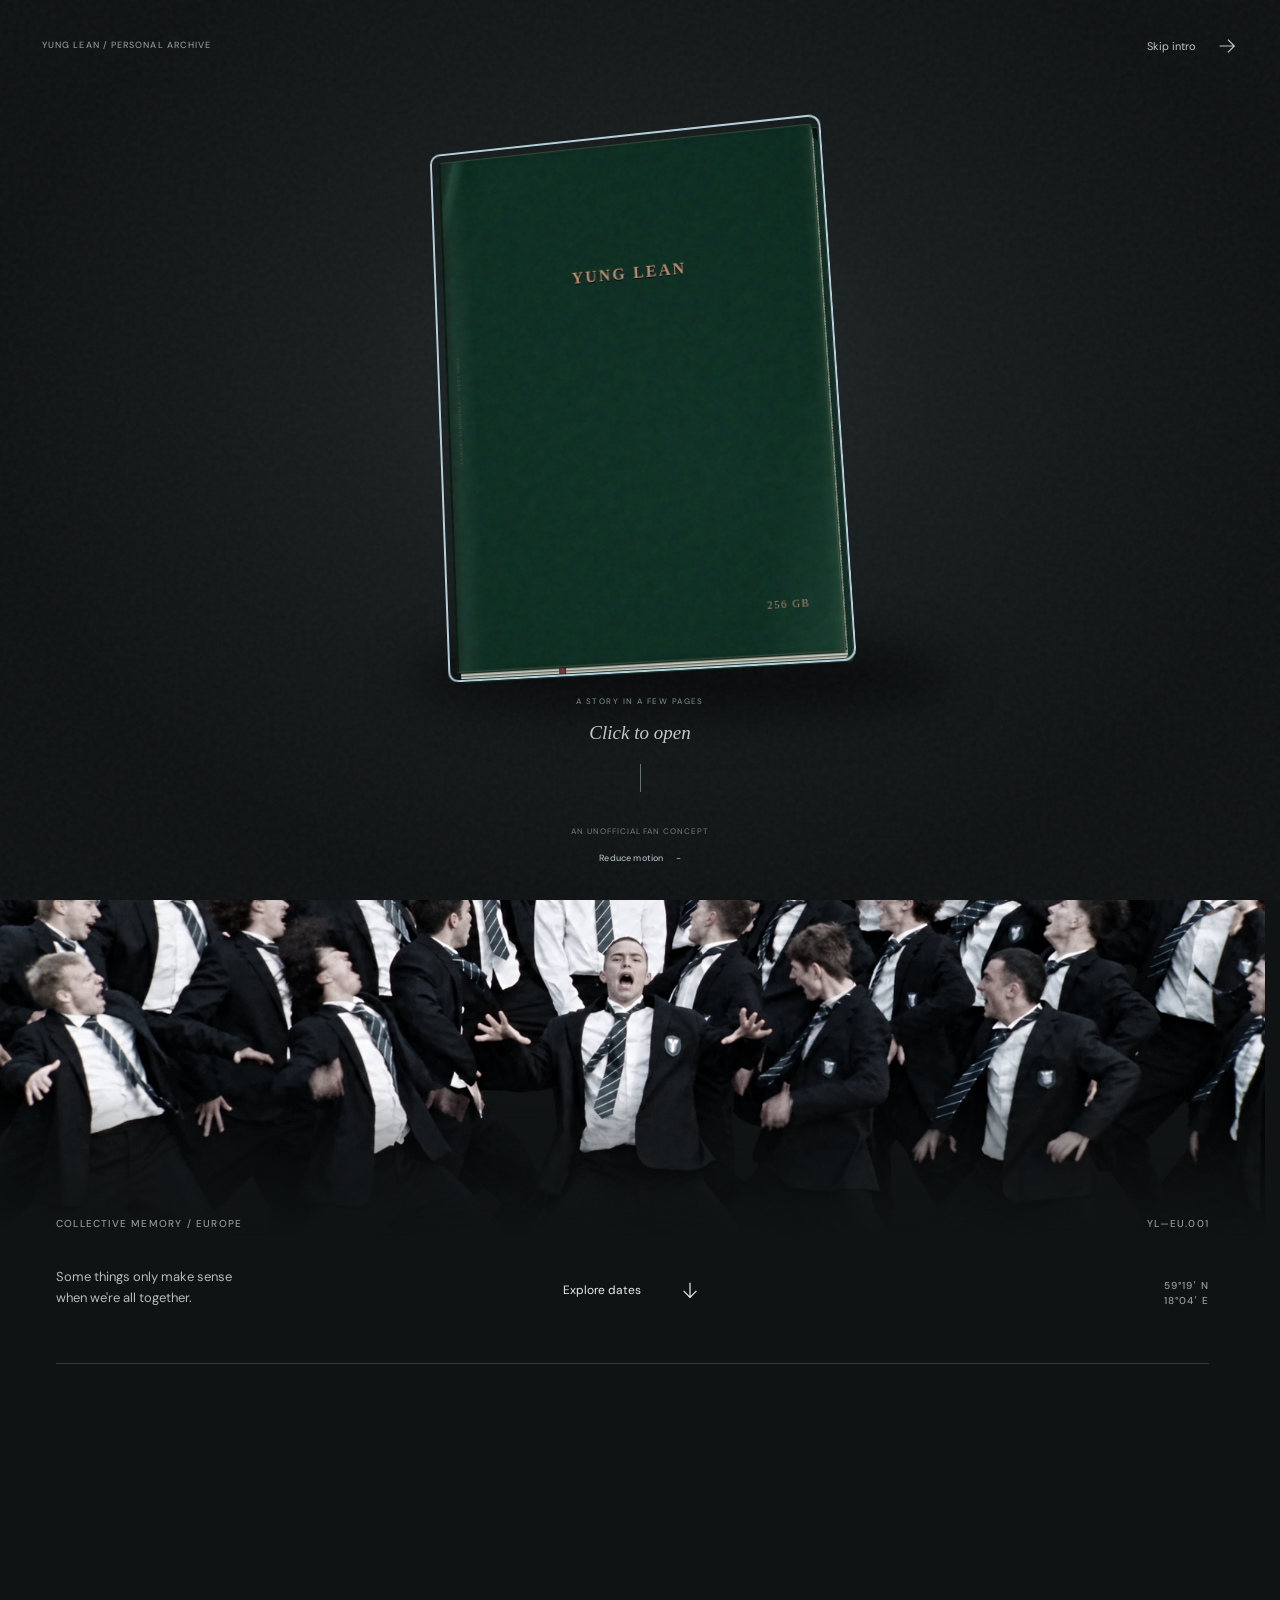
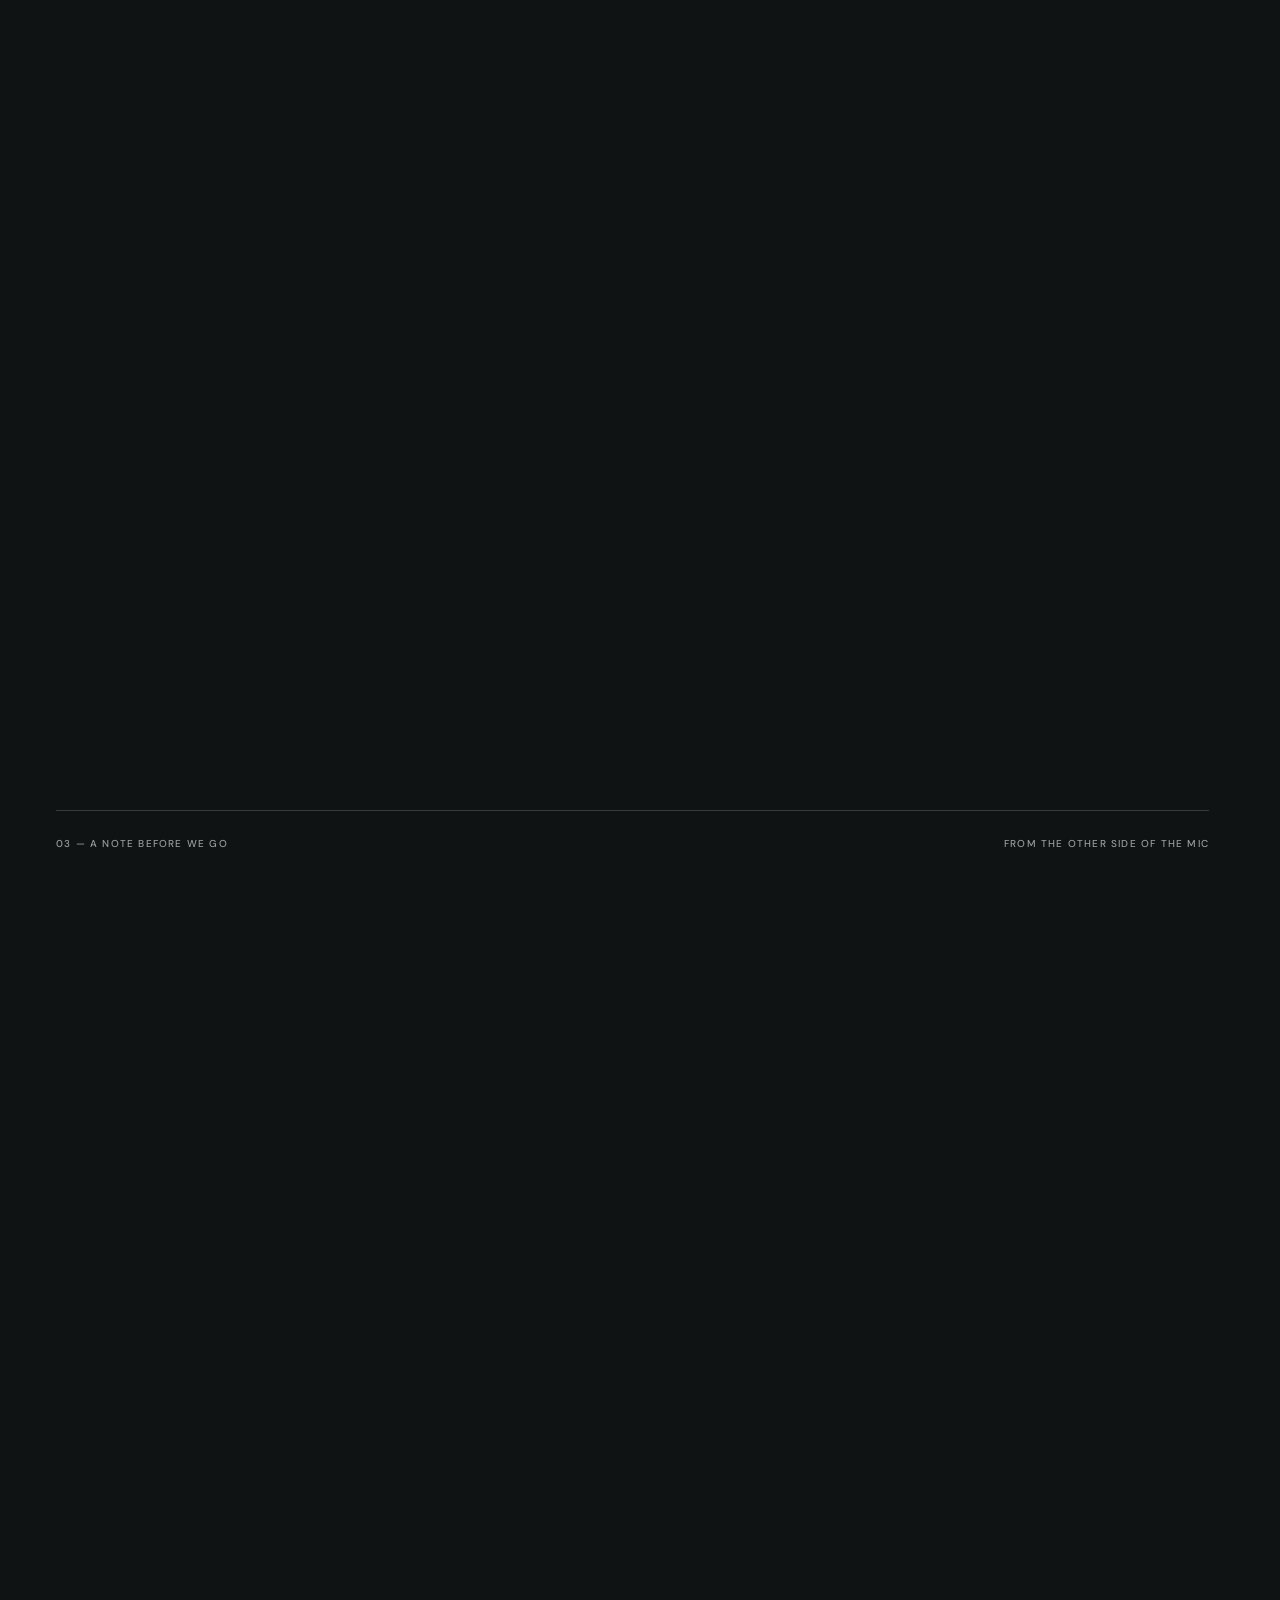
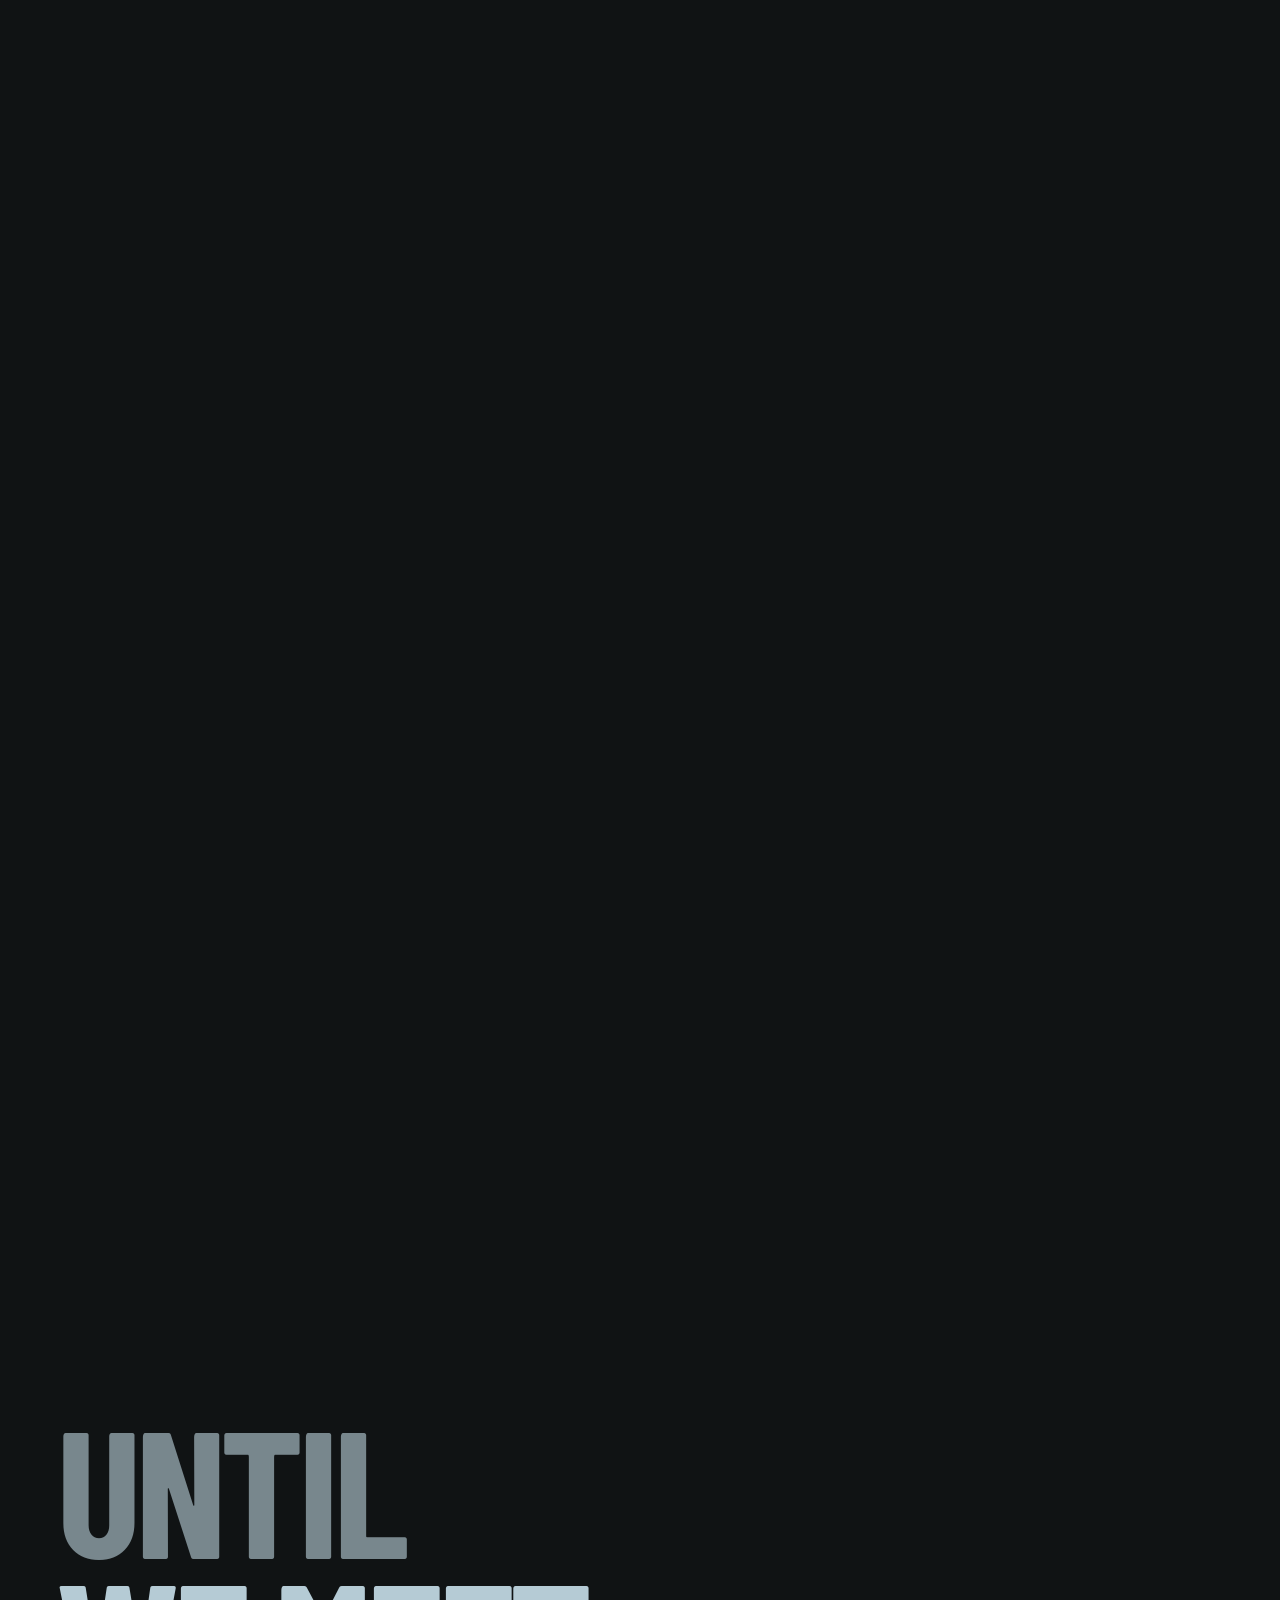
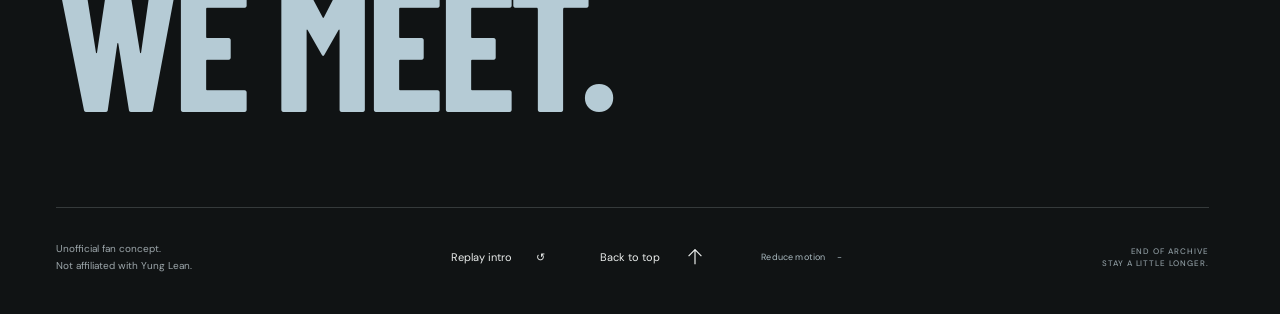
==== projects/yung-lean/index.html @ d917c9e6 "Complete embedded Yung Lean website" ====
<!doctype html>
<html lang="en">
  <head>
    <meta charset="UTF-8" />
    <meta name="viewport" content="width=device-width, initial-scale=1.0" />
    <meta name="theme-color" content="#101314" />
    <meta name="description" content="A few pages from the archive. An unofficial Yung Lean European tour concept: memories, records, and ten cities." />
    <title>Yung Lean — European Tour / The Archive</title>
    <link rel="icon" href="./favicon.svg" type="image/svg+xml" />
    <link rel="preload" href="./assets/logo.webp" as="image" />
    <link rel="preload" href="./assets/group-cutout-wide.webp" as="image" />
    <script type="module" crossorigin src="./assets/index-GpbHpXXN.js"></script>
    <link rel="stylesheet" crossorigin href="./assets/index-D8_uktsS.css">
  </head>
  <body>
    <div id="root"></div>
    <noscript><main style="background:#101314;color:#eee;min-height:100vh;padding:8vw;font-family:Arial,sans-serif"><h1>YUNG LEAN — EUROPEAN TOUR</h1><p>Unofficial fan concept. Concept dates.</p><p>London — 03 MAY<br>Paris — 06 MAY<br>Amsterdam — 09 MAY<br>Brussels — 12 MAY<br>Berlin — 15 MAY<br>Prague — 18 MAY<br>Vienna — 21 MAY<br>Warsaw — 24 MAY<br>Copenhagen — 27 MAY<br>Stockholm — 30 MAY</p><p>Enable JavaScript to open the interactive archive.</p><p>Unofficial fan concept. Not affiliated with Yung Lean.</p></main></noscript>
  </body>
</html>
---- projects/yung-lean/assets/index-D8_uktsS.css ----
@font-face{font-family:ArchiveDisplay;src:url(../assets/display.woff2) format("woff2");font-style:normal;font-weight:600 900;font-display:swap}@font-face{font-family:ArchiveSans;src:url(../assets/sans.woff2) format("woff2");font-style:normal;font-weight:400 700;font-display:swap}@font-face{font-family:Marker;src:url(../assets/marker.woff2) format("woff2");font-style:normal;font-weight:400;font-display:swap}:root{font-family:ArchiveSans,Arial,sans-serif;color:#e9eceb;background:#101314;font-synthesis:none;text-rendering:optimizeLegibility;-webkit-font-smoothing:antialiased;--bg:#101314;--ink:#e9eceb;--muted:#959d9f;--line:#353a3b;--ice:#b6d0db;--display:ArchiveDisplay,"Arial Narrow",Impact,sans-serif}*{box-sizing:border-box}html{scroll-behavior:smooth;scroll-padding-top:28px}body{margin:0;min-width:0}button,a{-webkit-tap-highlight-color:transparent}button{font:inherit;color:inherit;border:0;cursor:pointer;background:none}a{color:inherit;text-decoration:none}button:disabled{cursor:default}button,a{touch-action:manipulation}button:focus-visible,a:focus-visible,[tabindex]:focus-visible{outline:2px solid var(--ice);outline-offset:7px}::selection{background:#bed6dc;color:#111}img{display:block;max-width:100%}figure,p,h1,h2,h3{margin:0}h1,h2,h3{font-weight:700}.micro{font-family:ArchiveSans,Arial,sans-serif;font-size:10px;line-height:1.55;letter-spacing:.12em;font-weight:500}.site{overflow:clip;position:relative}.site:after,.intro:after{content:"";position:fixed;top:0;right:0;bottom:0;left:0;z-index:20;pointer-events:none;opacity:.045;background-image:url("data:image/svg+xml,%3Csvg viewBox='0 0 180 180' xmlns='http://www.w3.org/2000/svg'%3E%3Cfilter id='n'%3E%3CfeTurbulence type='fractalNoise' baseFrequency='.94' numOctaves='3' stitchTiles='stitch'/%3E%3C/filter%3E%3Crect width='100%25' height='100%25' opacity='.8' filter='url(%23n)'/%3E%3C/svg%3E")}.section-shell{margin-left:auto;margin-right:auto;width:calc(100% - 112px);max-width:1328px}.section-label{display:flex;justify-content:space-between;gap:20px;color:var(--muted);padding-top:25px;border-top:1px solid var(--line)}.arrow{flex-shrink:0;vertical-align:middle}.arrow--left{transform:rotate(180deg)}.arrow--down{transform:rotate(90deg)}.arrow--up{transform:rotate(-90deg)}.text-link{display:inline-flex;align-items:center;justify-content:space-between;gap:24px;font-size:12px;padding:8px 0;position:relative}.text-link:after{content:"";position:absolute;height:1px;bottom:0;left:0;right:0;background:currentColor;transform:scaleX(0);transform-origin:left;transition:transform .25s}.text-link:hover:after{transform:scaleX(1)}.skip-link{position:absolute;z-index:30;top:14px;left:20px;transform:translateY(-200%);background:var(--ice);padding:12px;color:#101314}.skip-link:focus{transform:translateY(0)}.site-header{height:98px;margin:0 56px;border-bottom:1px solid var(--line);display:flex;align-items:center;justify-content:space-between;position:relative;z-index:2}.wordmark{font-family:Georgia,serif;font-size:33px;font-weight:700;letter-spacing:-3px;line-height:1}.wordmark-dot{font-family:Arial,sans-serif;font-size:9px;letter-spacing:0;vertical-align:top;margin-left:4px}.header-note{color:var(--muted);margin-left:64px}.header-link{display:flex;gap:12px;align-items:center}.status-dot{display:inline-block;width:5px;height:5px;flex-shrink:0;border-radius:50%;background:var(--ice);box-shadow:0 0 10px #b6d0db50}.hero{position:relative;min-height:850px}.hero-heading{padding:31px 56px 0;position:relative;z-index:1}.hero-kicker{display:flex;justify-content:space-between;color:var(--muted);margin-bottom:8px}.hero h1{font-family:var(--display);font-size:clamp(56px,12.75vw,210px);line-height:.99;letter-spacing:-.025em;white-space:nowrap;font-stretch:condensed}.hero-art{position:relative;height:610px;margin-top:-22px;transform:translateY(var(--parallax,0));will-change:transform}.hero-halo{position:absolute;width:68%;height:70%;top:9%;left:16%;border-radius:50%;background:radial-gradient(ellipse,#a0b7be25,transparent 65%);filter:blur(35px)}.artist-logo{position:absolute;width:39%;height:265px;object-fit:contain;top:-8px;left:30.5%;mix-blend-mode:screen;z-index:1;filter:drop-shadow(0 0 35px #bacbd529)}.logo-fallback{position:absolute;z-index:0;top:85px;left:0;width:100%;text-align:center;font-family:var(--display);font-size:50px;letter-spacing:.16em;color:#536266;opacity:.25}.hero-group{position:absolute;bottom:0;left:4%;width:92%;height:505px;object-fit:contain;object-position:bottom;filter:saturate(.3) contrast(1.06);z-index:2}.hero-group--fallback{-webkit-mask-image:linear-gradient(transparent,#000 20%,#000 73%,transparent);mask-image:linear-gradient(transparent,#000 20%,#000 73%,transparent);object-fit:cover}.hero-art-shade{position:absolute;bottom:-1px;left:0;right:0;height:135px;background:linear-gradient(transparent,var(--bg) 97%);z-index:3;pointer-events:none}.frame-note,.frame-code{position:absolute;bottom:21px;z-index:4;color:#8e989c}.frame-note{left:56px}.frame-code{right:56px}.hero-bottom{position:relative;z-index:5;display:grid;grid-template-columns:1fr 1fr 1fr;align-items:end;margin:0 56px;padding:14px 0 54px;border-bottom:1px solid var(--line)}.hero-caption{font-size:13px;line-height:1.65;color:#b5babc}.hero-bottom .text-link{justify-self:center;gap:38px}.hero-coordinates{justify-self:end;color:var(--muted)}.records{padding-top:88px;padding-bottom:105px}.records .section-label{border-top:0;padding-top:0}.records-heading{display:flex;justify-content:space-between;align-items:end;margin:35px 0 6px}.records h2{font-family:var(--display);font-size:clamp(50px,7vw,106px);line-height:.89;letter-spacing:-.02em}.records h2 span{color:var(--ice)}.records-heading>p{font-size:14px;color:#9da7ab;line-height:1.7;margin:0 10% 10px 0}.carousel{margin-top:6px;outline-offset:10px}.disc-window{height:500px;margin:0 calc(-1*min(56px,4vw));overflow:hidden;position:relative;touch-action:pan-y;-webkit-mask-image:linear-gradient(90deg,transparent 1%,#000 19%,#000 81%,transparent 99%);mask-image:linear-gradient(90deg,transparent 1%,#000 19%,#000 81%,transparent 99%);cursor:grab;-webkit-user-select:none;user-select:none}.disc-window.is-dragging{cursor:grabbing}.discs{position:absolute;top:0;right:0;bottom:0;left:0}.disc-position{--disc-size:370px;position:absolute;left:50%;top:50%;width:var(--disc-size);height:var(--disc-size);padding:0;border-radius:50%;transform:translate(calc(-50% + var(--offset) * 365px),-50%) scale(calc(1 - var(--abs-offset) * .12)) rotate(calc(var(--offset) * 10deg));opacity:calc(1 - var(--abs-offset) * .25);transition:transform .8s cubic-bezier(.22,.75,.2,1),opacity .8s,filter .4s;filter:brightness(.77);background:none}.disc-position--active{filter:brightness(1);cursor:default}.disc-position:focus-visible{outline-offset:12px}.disc{position:absolute;top:0;right:0;bottom:0;left:0;display:block;border-radius:50%;overflow:hidden;-webkit-mask-image:radial-gradient(circle at center,transparent 0 6.3%,#000 6.6%);mask-image:radial-gradient(circle at center,transparent 0 6.3%,#000 6.6%);border:2px solid #adb5b8;background:conic-gradient(from 8deg,#8c9ba3,#d6e5e8 24deg,#b7bec2 39deg,#f4f6ef 57deg,#a1aeb4 82deg,#b3c0c0 101deg,#d8cdd7 118deg,#d3e0de 127deg,#f0edd8 140deg,#b6c0c6 155deg,#9caaae 175deg,#d5e5ec 200deg,#f5e0e4 220deg,#b7c7c8 239deg,#a1b0b5 265deg,#e7ece4 288deg,#f1f0ec 305deg,#a1b0b5 331deg,#8c9ba3 360deg);box-shadow:inset 0 0 2px 3px #e5e9e7,inset 0 0 8px 7px #525f6666,0 18px 45px #0008}.disc:before{content:"";position:absolute;top:8px;right:8px;bottom:8px;left:8px;border-radius:50%;background:repeating-radial-gradient(circle at center,transparent 0 1px,#e0e9e90b 1.3px 2px,#1c2b3010 2.5px 3.4px);mix-blend-mode:multiply}.disc:after{content:"";position:absolute;top:7px;right:7px;bottom:7px;left:7px;border-radius:50%;background:conic-gradient(from 80deg,transparent 0 20deg,#ffffff80 27deg,transparent 34deg 175deg,#ffebfb50 187deg,transparent 197deg 360deg);mix-blend-mode:soft-light;pointer-events:none}.disc-grooves{position:absolute;top:8%;right:8%;bottom:8%;left:8%;border-radius:50%;border:1px solid #f2f6f65e;box-shadow:0 0 0 8px #e7ece61a,0 0 0 9px #6b7b811b,0 0 0 11px #ffffff29,0 0 0 14px #87949b25}.disc-scratches{position:absolute;top:6%;right:6%;bottom:6%;left:6%;border-radius:50%;opacity:.35;background:linear-gradient(139deg,transparent 41%,#eaf0ed80 41.1%,transparent 41.3%),linear-gradient(46deg,transparent 62%,#dfe4e980 62.1%,transparent 62.3%),linear-gradient(17deg,transparent 22%,#697a7f80 22.1%,transparent 22.3%)}.disc-inscription{position:absolute;top:15%;left:11%;width:78%;font-family:Marker,Comic Sans MS,cursive;color:#202429;font-size:39px;line-height:1.04;transform:rotate(var(--disc-tilt));text-align:center;text-shadow:.4px .5px #1118;z-index:2}.disc-small-type{position:absolute;top:61%;left:0;width:100%;text-align:center;font-size:7px;color:#343f44;line-height:1.5;letter-spacing:.16em}.disc-ring{position:absolute;width:31%;height:31%;left:34.5%;top:34.5%;border:4px solid #dee5e7;border-radius:50%;background:radial-gradient(circle,transparent 25%,#485359b3 26% 32%,#adb8bd 33% 38%,#d9e2e6 39% 41%,#626e7480 43% 48%,#b9c2c799 51% 57%,#f0f0f0 60% 62%,#aeb9c0a3 65%);box-shadow:0 0 0 1px #707e8599,0 0 0 4px #e8eeee90,0 0 0 6px #73828d40,0 0 0 8px #f5f5f480}.disc-hole{position:absolute;width:15%;height:15%;left:42.5%;top:42.5%;border-radius:50%;border:1px solid #64737a;background:var(--bg);box-shadow:0 0 0 6px #152026bf,0 0 0 7px #d8e1e5b0}.disc-bottom-type{position:absolute;bottom:12%;left:0;width:100%;text-align:center;font-family:Marker,cursive;font-size:12px;letter-spacing:.02em;color:#3e454b;transform:rotate(-4deg)}.carousel-controls{display:flex;align-items:center;justify-content:center;gap:54px;margin-top:-6px}.round-button{border:1px solid #626c70;border-radius:50%;width:42px;height:42px;display:grid;place-items:center;transition:background .25s,color .25s,border-color .25s}.round-button:hover{background:var(--ice);color:#101314;border-color:var(--ice)}.album-info{text-align:center;min-width:250px}.album-count{color:#cbd4d6}.album-count>span{color:#747f83;margin-left:7px}.album-info h3{font-family:var(--display);font-size:35px;letter-spacing:.01em;margin-top:10px}.album-info p{font-size:11px;color:#9ca6aa;margin-top:6px}.album-info p>span{padding:0 8px}.carousel-hint{text-align:center;color:#899599;margin-top:38px;font-size:8px}.carousel-hint>span{margin:0 17px;color:#bdccd1}.memory{padding-bottom:100px}.memory-spread{display:grid;grid-template-columns:1fr 1fr;gap:9%;align-items:center;padding-top:65px;min-height:750px}.portrait{position:relative;aspect-ratio:.83;max-height:660px;margin-left:5%}.portrait img{width:100%;height:100%;object-fit:cover;object-position:center 25%;filter:grayscale(1) contrast(.87) brightness(.79);-webkit-mask-image:linear-gradient(90deg,transparent 0%,#000 12%,#000 85%,transparent 100%),linear-gradient(0deg,transparent 0%,#000 21%,#000 89%,transparent 100%);mask-image:linear-gradient(90deg,transparent 0%,#000 12%,#000 85%,transparent 100%),linear-gradient(0deg,transparent 0%,#000 21%,#000 89%,transparent 100%);-webkit-mask-composite:source-in;mask-composite:intersect}.portrait:after{content:"";position:absolute;top:0;right:0;bottom:0;left:0;background:linear-gradient(20deg,#bed2df14,transparent 55%);pointer-events:none}.portrait figcaption{position:absolute;bottom:8px;left:5%;color:#879296;font-size:8px}.portrait-mark{position:absolute;left:-8%;top:10%;font-size:30px;color:var(--ice);font-weight:200}.memory-copy{position:relative;padding-top:20px}.memory-asterisk{font-size:55px;color:var(--ice);display:block;margin-bottom:32px;line-height:1}.memory-copy>p{font-family:var(--display);font-size:clamp(38px,4.35vw,67px);font-weight:600;line-height:1.06;letter-spacing:-.01em}.memory-copy>p>span{color:var(--ice);display:inline-block;margin-top:15px}.memory-footnote{display:flex;align-items:center;gap:22px;margin-top:38px;color:#89989e}.memory-footnote .micro{font-size:8px}.drawn-line{width:48px;height:1px;background:var(--ice);transform:rotate(-6deg);flex-shrink:0}.tour{padding-bottom:85px;scroll-margin-top:30px}.tour-heading{display:flex;justify-content:space-between;align-items:end;margin:48px 0 34px}.tour h2{font-family:var(--display);font-size:clamp(65px,9.2vw,143px);letter-spacing:-.025em;line-height:.95}.title-star{font-family:Georgia,serif;color:var(--ice);font-weight:400;font-size:.6em;vertical-align:top;margin-left:8px}.concept-label{display:flex;gap:10px;align-items:center;margin-bottom:7px;color:#b4bec2;letter-spacing:.02em;font-size:11px}.tour-list{border-top:1px solid #657074}.tour-row{display:grid;grid-template-columns:7% 1fr 16% auto;align-items:center;gap:14px;border-bottom:1px solid var(--line);padding:20px 8px 22px 0;transition:background .25s,padding .25s}.tour-row:hover{background:#b6d0db0b;padding-left:14px}.tour-number{color:#75848a;font-size:9px}.tour-city{font-family:var(--display);font-size:49px;font-weight:600;line-height:1}.tour-country{color:#88979e;font-size:10px}.tour-date{font-size:20px;letter-spacing:-.035em;font-variant-numeric:tabular-nums}.dates-note{margin-top:22px;font-size:8px;color:#87949a}.closing{display:flex;align-items:center;justify-content:space-between;padding:35px 0 90px}.closing>span:first-child{font-family:var(--display);font-weight:600;font-size:clamp(85px,14vw,215px);letter-spacing:-.035em;line-height:.85;color:#78878d}.closing i{font-style:normal;color:#b5cbd5}.closing-star{font-size:clamp(100px,22vw,330px);line-height:1;color:#b5cbd5;margin-right:5%;font-family:Georgia,serif}.site-footer{padding:30px 0 38px;border-top:1px solid var(--line);display:flex;justify-content:space-between;align-items:center;gap:25px}.site-footer>p{font-size:10px;color:#9ca6aa;line-height:1.7}.footer-actions{display:flex;gap:55px}.footer-actions .text-link{font-size:11px;gap:24px}.footer-end{color:#8c999f;text-align:right;font-size:8px}.intro{position:fixed;z-index:100;top:0;right:0;bottom:0;left:0;isolation:isolate;overflow:hidden;background:radial-gradient(ellipse at 50% 43%,#252c2c 0,#171c1d 35%,#101314 72%);transition:opacity .28s ease;--book-width:min(760px,86vw);--book-height:min(510px,57.7vw,57vh)}.intro--fading{opacity:0;pointer-events:none}.intro-top{position:absolute;z-index:11;left:42px;right:42px;top:27px;display:flex;justify-content:space-between;align-items:center;color:#899598}.intro-top>.micro{font-size:9px}.intro-skip{font-size:11px;color:#bdc7ca;gap:20px}.book-camera{position:absolute;top:0;right:0;bottom:0;left:0;transform-origin:0 0;will-change:transform}.book-stage{position:absolute;width:var(--book-width);height:var(--book-height);top:46%;left:50%;transform:translate(-50%,-50%);perspective:1900px}.book{position:relative;width:100%;height:100%;transform-style:preserve-3d;transform:translate(-25%) rotateX(calc(8deg + var(--tilt-x,0deg))) rotateY(calc(-11deg + var(--tilt-y,0deg))) rotate(-3deg);transition:transform .8s cubic-bezier(.25,.65,.2,1);filter:drop-shadow(10px 35px 26px #0009)}.book-back{position:absolute;top:-3px;right:-4px;bottom:-5px;left:-4px;background:#08231c;border-radius:2px;transform:translateZ(-12px);box-shadow:0 0 0 1px #284237,inset 0 0 15px #000}.book-pages-edge{position:absolute;left:50%;right:0;top:6px;bottom:-8px;background:repeating-linear-gradient(#a6aaa0 0,#a6aaa0 1px,#c9cbc1 1px,#c9cbc1 2px,#696e63 2px,#696e63 3px);transform:translateZ(-5px);border-radius:0 5px 4px 0;box-shadow:5px 4px #102b22}.left-page,.right-page{position:absolute;top:0;width:50%;height:100%;overflow:hidden;backface-visibility:hidden}.left-page{left:0;background:linear-gradient(90deg,#d8d9ce,#e4e3d9 87%,#b5b4aa 99%);color:#2c3531;padding:9% 5% 4%;box-shadow:inset -9px 0 18px #0002;opacity:0;transition:opacity .6s}.right-page{left:50%;background:var(--bg);box-shadow:inset 10px 0 24px #0004}.page-website{position:absolute;left:0;top:0;transform-origin:top left;pointer-events:none}.page-website .hero-art{transform:none}.mini-next{padding:70px 56px;font-family:var(--display);font-size:70px}.archive-top{font-size:7px;color:#5b685e;letter-spacing:.15em;margin-bottom:13%}.left-page>img{width:100%;aspect-ratio:1.35;object-fit:cover;filter:grayscale(1) contrast(1.1);transform:rotate(-3deg);box-shadow:0 4px 8px #0002}.archive-caption{display:flex;justify-content:space-between;gap:5px;align-items:center;font-family:var(--display);font-size:13px;margin-top:8%;font-weight:600}.archive-caption .micro{font-size:5px}.left-page>p{font-family:Georgia,serif;font-size:clamp(7px,1.1vw,12px);line-height:1.6;margin-top:7%}.archive-stamp{font-family:Marker,cursive;font-size:clamp(12px,2vw,25px);line-height:1;transform:rotate(-8deg);color:#647674;margin-top:8%;margin-left:47%;white-space:nowrap}.page-number{position:absolute;bottom:4%;left:50%;font-family:Georgia,serif;font-size:7px}.book-cover{position:absolute;left:50%;top:-2px;width:50%;height:calc(100% + 4px);background:radial-gradient(ellipse at 70% 65%,#143b2e50,transparent 72%),linear-gradient(105deg,#041b14 0,#09261b 2%,#153c2c 3%,#08261b 5%,#0c2b20 11%,#0a271c 83%,#173a2c);border:1px solid #2c4436;border-left:2px solid #051b12;border-radius:1px 3px 3px 1px;transform-origin:left center;transform:translateZ(3px);transform-style:preserve-3d;backface-visibility:visible;box-shadow:inset 5px 0 4px #0005,inset -2px 0 3px #334c3560,0 1px 1px #0a1e13;overflow:hidden;color:#b58c74;transition:box-shadow .4s}.book-cover:before{content:"";position:absolute;top:0;right:0;bottom:0;left:0;opacity:.18;background-image:url("data:image/svg+xml,%3Csvg xmlns='http://www.w3.org/2000/svg' viewBox='0 0 200 200'%3E%3Cfilter id='t'%3E%3CfeTurbulence type='fractalNoise' baseFrequency='.15' numOctaves='5' stitchTiles='stitch'/%3E%3C/filter%3E%3Crect width='100%25' height='100%25' filter='url(%23t)'/%3E%3C/svg%3E");mix-blend-mode:soft-light}.book-cover:after{content:"";position:absolute;top:0;right:0;bottom:0;left:0;pointer-events:none;background:linear-gradient(90deg,#ffffff12,transparent 7% 97%,#c9c49b0b);border:1px solid #91a27a0b}.cover-title{position:absolute;top:24%;left:0;width:100%;text-align:center;font-family:Georgia,serif;font-size:clamp(10px,1.35vw,16px);font-variant:small-caps;letter-spacing:.14em;font-weight:700;text-shadow:0 1px #000,0 -1px #d89c6b24}.cover-bottom{position:absolute;right:8%;bottom:8%;font-family:Georgia,serif;font-size:10px;letter-spacing:.16em}.cover-spine{position:absolute;left:2%;top:0;height:100%;writing-mode:vertical-rl;font-family:Georgia,serif;font-size:5px;letter-spacing:.13em;display:flex;align-items:center;justify-content:center;opacity:.35}.book-ribbon{position:absolute;top:98%;left:61%;width:11px;height:65px;background:linear-gradient(90deg,#431d20,#873b3c 50%,#4d1f23);transform:translateZ(-11px) rotate(-12deg);clip-path:polygon(0 0,100% 0,100% 100%,0 94%)}.turning-page{position:absolute;left:50%;top:1px;width:50%;height:calc(100% - 2px);background:linear-gradient(90deg,#b3b3a8,#e4e2d7 10%,#e4e2d7 85%,#d4d2c7);transform-origin:left center;transform:translateZ(2px);backface-visibility:visible;visibility:hidden;border-radius:0 2px 2px 0;overflow:hidden}.page-print{position:absolute;top:15%;right:17%;bottom:15%;left:17%;font-family:Georgia,serif;color:#333;font-size:8px;display:flex;flex-direction:column;gap:20px;align-items:center;backface-visibility:hidden}.page-print img{margin-top:15%;width:100%;height:60%;object-fit:cover;filter:grayscale(.75)}.intro-invitation{position:absolute;z-index:10;bottom:12%;left:0;width:100%;text-align:center;transition:opacity .4s;pointer-events:none}.intro-invitation>.micro{font-size:8px;color:#718080;letter-spacing:.18em}.intro-invitation>p{margin-top:13px;font-family:Georgia,serif;font-size:19px;font-style:italic;color:#c4c9c4}.invitation-line{display:block;height:28px;width:1px;background:#657270;margin:20px auto 0}.intro-bottom{position:absolute;bottom:27px;left:0;width:100%;text-align:center;font-size:8px;color:#616f70}.intro--opening .book{transform:translate(0) rotateX(0) rotateY(0) rotate(0);filter:drop-shadow(0 25px 25px #0008)}.intro--opening .book-cover{animation:open-cover 1.05s cubic-bezier(.3,.4,.2,1) both}.intro--opening .left-page{opacity:1}.intro--opening .turning-page{animation:turn-page .9s cubic-bezier(.35,.05,.25,1) both;animation-delay:calc(.55s + var(--page-index) * .16s)}.intro--opening .intro-invitation{opacity:0}.intro--zooming .intro-top,.intro--zooming .intro-bottom{opacity:0;transition:opacity .2s}.intro--zooming .book{filter:none}.intro--zooming .right-page{box-shadow:none}.intro--opening .cover-title,.intro--opening .cover-bottom{backface-visibility:hidden}@keyframes open-cover{0%{transform:translateZ(3px) rotateY(0)}to{transform:translateZ(3px) rotateY(-179.6deg)}}@keyframes turn-page{0%{visibility:visible;transform:translateZ(2px) rotateY(0);box-shadow:-8px 2px 20px #0003}50%{box-shadow:18px 5px 40px #0005}to{visibility:hidden;transform:translateZ(2px) rotateY(-179deg)}}.reveal-ready [data-reveal]{opacity:0;transform:translateY(24px);transition:opacity 1.1s ease,transform 1.1s cubic-bezier(.22,.7,.2,1)}.reveal-ready [data-reveal].is-visible{opacity:1;transform:translateY(0)}@media(min-width:1600px){.hero-art{height:690px}.hero-group{height:585px}.artist-logo{height:320px}.disc-position{--disc-size:420px;transform:translate(calc(-50% + var(--offset) * 410px),-50%) scale(calc(1 - var(--abs-offset) * .12)) rotate(calc(var(--offset) * 10deg))}.disc-window{height:550px}}@media(max-width:1000px){.section-shell{width:calc(100% - 64px)}.site-header{margin:0 32px;height:82px}.hero-heading{padding:28px 32px 0}.hero-art{height:510px;margin-top:-12px}.hero-group{height:440px;width:108%;left:-4%}.artist-logo{height:235px;width:44%;left:28%;top:0}.hero{min-height:740px}.hero-bottom{margin:0 32px;padding-bottom:40px}.frame-note{left:32px}.frame-code{right:32px}.records{padding-top:60px;padding-bottom:80px}.disc-window{height:435px}.disc-position{--disc-size:335px;transform:translate(calc(-50% + var(--offset) * 300px),-50%) scale(calc(1 - var(--abs-offset) * .13)) rotate(calc(var(--offset) * 10deg))}.disc-inscription{font-size:35px}.memory-spread{gap:6%;padding-top:45px;min-height:570px}.portrait{margin-left:0}.memory-copy>p{font-size:43px}.memory{padding-bottom:80px}.memory-asterisk{font-size:45px;margin-bottom:23px}.memory-footnote{gap:15px;margin-top:25px}.drawn-line{width:28px}.tour-row{padding:19px 5px 21px 0}.tour-city{font-size:43px}.closing{padding-bottom:65px}.footer-actions{gap:28px}.footer-end{display:none}}@media(max-width:600px){.section-shell{width:calc(100% - 40px)}.micro{font-size:8px}.site-header{height:75px;margin:0 20px}.wordmark{font-size:29px}.header-note{display:none}.header-link{font-size:8px}.hero-heading{padding:25px 20px 0}.hero-kicker{font-size:6px;letter-spacing:.08em;gap:10px;margin-bottom:13px}.hero h1{font-size:12.2vw;letter-spacing:-.02em}.hero{min-height:680px}.hero-art{height:422px;margin-top:8px}.artist-logo{width:68%;height:195px;left:16%;top:-4px}.logo-fallback{font-size:30px;top:65px}.hero-group{left:-38%;width:176%;max-width:none;height:330px;object-fit:contain;bottom:4px}.hero-art-shade{height:100px}.hero-halo{width:100%;left:0;top:10%;height:85%}.frame-note{left:20px;bottom:9px;font-size:6px}.frame-code{right:20px;bottom:9px;font-size:6px}.hero-bottom{margin:0 20px;padding:22px 0 32px;grid-template-columns:1fr auto;gap:18px;align-items:end}.hero-caption{font-size:10px;line-height:1.6}.hero-bottom .text-link{font-size:10px;gap:12px;justify-self:end}.hero-bottom .arrow{width:18px}.hero-coordinates{display:none}.section-label{font-size:7px;gap:20px;letter-spacing:.075em;padding-top:20px}.section-label>span:last-child{text-align:right}.records{padding-top:45px;padding-bottom:62px}.records-heading{margin-top:30px;gap:15px}.records h2{font-size:54px}.records-heading>p{font-size:10px;margin:0 0 4px;line-height:1.7}.carousel{margin-top:10px}.disc-window{height:332px;margin:0 -20px;-webkit-mask-image:linear-gradient(90deg,transparent,#000 12%,#000 88%,transparent);mask-image:linear-gradient(90deg,transparent,#000 12%,#000 88%,transparent)}.disc-position{--disc-size:244px;transform:translate(calc(-50% + var(--offset) * 221px),-50%) scale(calc(1 - var(--abs-offset) * .1)) rotate(calc(var(--offset) * 10deg))}.disc-inscription{font-size:26px;top:16%}.disc-small-type{font-size:5px}.disc-bottom-type{font-size:8px}.disc-ring{border-width:2px;box-shadow:0 0 0 1px #707e8599,0 0 0 3px #e8eeee90,0 0 0 4px #73828d40,0 0 0 5px #f5f5f480}.disc-hole{box-shadow:0 0 0 4px #152026bf,0 0 0 5px #d8e1e5b0}.carousel-controls{gap:14px;margin-top:-7px}.round-button{height:35px;width:35px}.round-button .arrow{width:18px}.album-info{min-width:210px}.album-info h3{font-size:30px;margin-top:8px}.album-info p,.album-count{font-size:8px}.carousel-hint{font-size:6px;letter-spacing:.06em;margin-top:28px}.carousel-hint>span{margin:0 10px}.memory{padding-bottom:65px}.memory-spread{grid-template-columns:1fr;gap:0;padding-top:20px;min-height:0}.portrait{width:92%;aspect-ratio:.95;margin:0 auto}.portrait img{object-position:center 26%}.portrait-mark{left:-3%;top:16%;font-size:24px}.portrait figcaption{font-size:6px;bottom:13px}.memory-copy{padding-top:20px;padding-left:13%}.memory-asterisk{font-size:34px;position:absolute;left:0;top:28px;margin:0}.memory-copy>p{font-size:39px;line-height:1.07}.memory-copy>p>span{margin-top:13px}.memory-footnote{margin-top:24px;gap:14px}.memory-footnote .micro{font-size:6px}.drawn-line{width:26px}.tour{padding-bottom:50px}.tour-heading{margin:33px 0 27px;gap:10px;align-items:end}.tour h2{font-size:56px;white-space:nowrap}.title-star{margin-left:3px}.concept-label{font-size:8px;gap:7px;margin-bottom:4px;white-space:nowrap}.concept-label .status-dot{width:4px;height:4px}.tour-row{grid-template-columns:7% 1fr 9% auto;gap:10px;padding:18px 0 20px}.tour-number{font-size:7px}.tour-city{font-size:31px}.tour-country{font-size:7px}.tour-date{font-size:14px;letter-spacing:-.025em}.tour-row:hover{padding-left:7px}.dates-note{font-size:6px;letter-spacing:.05em;line-height:1.7;margin-top:18px}.closing{padding:25px 0 50px;gap:15px}.closing>span:first-child{font-size:76px}.closing-star{font-size:96px;margin-right:0}.site-footer{padding:24px 0 30px;align-items:start;flex-wrap:wrap;gap:20px}.site-footer>p{font-size:8px;line-height:1.8}.footer-actions{gap:22px;flex-wrap:wrap}.footer-actions .text-link{font-size:9px;gap:12px;padding-top:0}.footer-actions .arrow{width:16px;height:16px}.intro{--book-width:90vw;--book-height:64vw}.intro-top{left:20px;right:20px;top:22px;gap:20px}.intro-top>.micro{font-size:6px;max-width:130px}.intro-skip{font-size:10px;gap:12px}.book-stage{top:45%}.book{transform:translate(-25%) rotateX(calc(7deg + var(--tilt-x,0deg))) rotateY(calc(-9deg + var(--tilt-y,0deg))) rotate(-3deg) scale(1.24)}.intro--opening .book{transform:translate(0) rotateX(0) rotateY(0) rotate(0) scale(1)}.cover-title{font-size:9px}.cover-bottom{font-size:6px}.book-ribbon{width:7px;height:40px}.intro-invitation{bottom:20%}.intro-invitation>.micro{font-size:7px}.intro-invitation>p{font-size:18px}.intro-bottom{bottom:24px;font-size:6px}.archive-top{font-size:4px}.archive-caption{font-size:8px}.archive-caption .micro{font-size:3px}.page-number{font-size:4px}.cover-spine{font-size:3px}}@media(max-width:370px){.tour h2{font-size:50px}.tour-city{font-size:28px}.tour-date{font-size:12px}.album-info{min-width:185px}.memory-copy>p{font-size:35px}.closing>span:first-child{font-size:68px}.closing-star{font-size:82px}}@media(prefers-reduced-motion:reduce){html:not([data-motion=full]){scroll-behavior:auto}html:not([data-motion=full]) *,html:not([data-motion=full]) *:before,html:not([data-motion=full]) *:after{animation-duration:.01ms!important;animation-delay:0ms!important;transition-duration:.01ms!important}html:not([data-motion=full]) .hero-art{transform:none!important;will-change:auto}html:not([data-motion=full]) .reveal-ready [data-reveal]{opacity:1;transform:none}html:not([data-motion=full]) .book{transform:translate(-25%)!important}html:not([data-motion=full]) .intro--opening{opacity:0}}html{scrollbar-gutter:stable}.book-back{left:50%;transition:left .8s cubic-bezier(.25,.65,.2,1)}.intro--opening .book-back{left:-4px}.book-cover{backface-visibility:hidden}.logo-fallback{opacity:1;color:#e9eceb}.hero h1{font-size:clamp(56px,16vw,260px)}.disc-window{width:100%;max-width:820px;margin-left:auto;margin-right:auto}@media(max-width:600px){.hero h1{font-size:15.8vw}.disc-window{width:calc(100% + 40px);max-width:none;margin-left:-20px;margin-right:-20px}}.disc-window{overflow:clip}@media(max-width:600px){.records h2{font-size:50px}.records-heading>p{flex-shrink:0}}.left-page{padding-top:6%}.archive-top{margin-bottom:9%}.archive-stamp{position:absolute;bottom:8%;right:8%;margin:0;font-size:clamp(10px,1.7vw,22px)}.left-page>p{margin-top:5%}.hero{min-height:0}.hero-art{height:auto;margin-top:20px;padding-top:0;display:flex;flex-direction:column;align-items:center}.artist-logo{position:relative;inset:auto;width:min(420px,42vw);height:180px;margin:0 auto 32px;object-fit:contain;z-index:2;flex:none}.logo-fallback{position:relative;inset:auto;margin:30px 0 50px}.hero-group{position:relative;inset:auto;width:100%;max-width:none;height:auto;object-fit:contain;flex:none;z-index:2}.hero-group--fallback{aspect-ratio:1.85;object-fit:cover}.hero-halo{top:20%;left:5%;width:90%;height:65%}.hero-art-shade{height:clamp(70px,12vw,180px)}.frame-note,.frame-code{bottom:12px}.hero-bottom{padding-top:22px}.disc-position{transition:none!important;opacity:max(0,calc(1 - var(--abs-offset) * .38));will-change:transform,opacity}.disc-position--active{opacity:1}.portrait{width:100%;aspect-ratio:auto;max-height:none;margin:0}.portrait:after{content:none}.portrait-orb{width:100%;aspect-ratio:1;position:relative}.portrait-orb img{width:100%;height:100%;object-fit:cover;object-position:50% 33%;filter:grayscale(1) contrast(1.04) brightness(1.15);border-radius:50%;-webkit-mask-image:radial-gradient(circle closest-side at 50% 50%,#000 0 49%,#000e 63%,#0008 78%,#0002 91%,transparent 100%);mask-image:radial-gradient(circle closest-side at 50% 50%,#000 0 49%,#000e 63%,#0008 78%,#0002 91%,transparent 100%);-webkit-mask-composite:source-over;mask-composite:add}.portrait figcaption{position:relative;inset:auto;text-align:center;font-size:7px;line-height:1.8;letter-spacing:.07em;margin-top:15px}.portrait figcaption a{text-decoration:underline;text-underline-offset:3px}.portrait figcaption span{font-size:6px;color:#718087}.portrait-mark{left:2%;top:13%}.book{filter:none}.book-stage:before{content:"";position:absolute;left:20%;right:9%;top:94%;height:15%;border-radius:50%;background:#0009;filter:blur(25px);pointer-events:none}.left-page{padding:0;background:#e6e5dd}.book-pages-edge{overflow:hidden}.book-pages-edge .book-ribbon{top:0;left:26%;width:7px;height:100%;transform:none;clip-path:none;background:linear-gradient(90deg,#55292d,#853a3d 50%,#4b2228)}.archive-photo-page{position:absolute;top:0;right:0;bottom:0;left:0;overflow:hidden;color:#2e3530;background:linear-gradient(90deg,#d7d9ce,#eeede5 14%,#e8e7df 93%,#c9ccc1)}.archive-photo-page:after{content:"";position:absolute;top:0;right:0;bottom:0;left:0;pointer-events:none;opacity:.065;background-image:url("data:image/svg+xml,%3Csvg xmlns='http://www.w3.org/2000/svg' viewBox='0 0 140 140'%3E%3Cfilter id='p'%3E%3CfeTurbulence type='fractalNoise' baseFrequency='.65' numOctaves='3' stitchTiles='stitch'/%3E%3C/filter%3E%3Crect width='100%25' height='100%25' filter='url(%23p)'/%3E%3C/svg%3E")}.archive-photo-page figure{position:absolute;top:22%;left:22%;width:56%;height:55%}.archive-photo-page figure img{width:100%;height:100%;object-fit:contain;filter:saturate(.8) contrast(.96)}.archive-photo-page--captioned figure{top:18%;height:52%}.archive-photo-eyebrow{position:absolute;left:22%;top:10%;font:5px ArchiveSans,Arial,sans-serif;letter-spacing:.18em;color:#718074}.archive-photo-note{position:absolute;top:76%;left:22%;font-family:Georgia,serif;font-size:clamp(6px,.8vw,10px);font-style:italic;line-height:1.6;color:#667066}.archive-page-number{position:absolute;bottom:6%;left:0;width:100%;text-align:center;font-family:Georgia,serif;font-size:7px;color:#687065}.turning-page,.destination-leaf{position:absolute;left:50%;top:1px;width:50%;height:calc(100% - 2px);transform-origin:left center;transform-style:preserve-3d;overflow:visible;background:none;border-radius:0;backface-visibility:visible}.turning-page{transform:translateZ(calc(2px + var(--page-depth) * .35px))}.destination-leaf{transform:translateZ(1px)}.paper-face{position:absolute;top:0;right:0;bottom:0;left:0;overflow:hidden;backface-visibility:hidden;border-radius:0 2px 2px 0;background:#e8e7df;box-shadow:inset 7px 0 15px #0001}.paper-face--back{transform:rotateY(180deg);border-radius:2px 0 0 2px;box-shadow:inset -10px 0 18px #0002}.paper-face--back .archive-photo-page{background:linear-gradient(90deg,#e4e4d9,#eeede5 14%,#eeede5 85%,#c2c6b9)}.book-cover{transform:translateZ(8px)}.intro--opening .book{filter:none}.intro--opening .book-cover{animation:photo-book-cover .85s cubic-bezier(.28,.4,.2,1) both}.intro--opening .turning-page{animation:photo-book-turn .8s cubic-bezier(.32,.08,.25,1) both;animation-delay:calc(.55s + var(--page-index) * .23s)}.intro--opening .destination-leaf{animation:photo-book-destination .65s cubic-bezier(.32,.1,.22,1) 1.6s both}@keyframes photo-book-cover{0%{transform:translateZ(8px) rotateY(0)}to{transform:translateZ(8px) rotateY(-179.7deg)}}@keyframes photo-book-turn{0%{visibility:visible;transform:translateZ(calc(2px + var(--page-depth) * .35px)) rotateY(0)}45%{box-shadow:18px 4px 30px #0003}99%{visibility:visible}to{visibility:hidden;transform:translateZ(calc(2px + var(--page-depth) * .35px)) rotateY(-179.8deg)}}@keyframes photo-book-destination{0%{transform:translateZ(1px) rotateY(0)}to{transform:translateZ(1px) rotateY(-179.9deg)}}@media(min-width:1600px){.hero-art,.hero-group{height:auto}.artist-logo{height:200px}}@media(max-width:1000px){.hero{min-height:0}.hero-art{height:auto;margin-top:24px}.artist-logo{position:relative;inset:auto;height:145px;width:43%;margin-bottom:28px}.hero-group{inset:auto;width:100%;height:auto}}@media(max-width:600px){.hero{min-height:0}.hero-art{height:auto;margin-top:27px}.artist-logo{width:59%;height:120px;margin-bottom:26px}.hero-group{width:100%;height:auto;inset:auto}.hero-art-shade{height:55px}.frame-note,.frame-code{bottom:3px;font-size:5px}.hero-bottom{padding-top:21px}.portrait{width:100%;aspect-ratio:auto;margin:0}.portrait-orb img{object-position:50% 33%}.portrait figcaption{font-size:6px;margin-top:6px}.portrait figcaption span{font-size:5px}.memory-copy{padding-top:33px}.archive-photo-eyebrow{font-size:3px}.archive-page-number{font-size:4px}.book-pages-edge .book-ribbon{width:4px;height:100%}}@media(prefers-reduced-motion:reduce){html:not([data-motion=full]) .disc-position{will-change:auto}html:not([data-motion=full]) .intro--opening .destination-leaf{animation:none}}.motion-toggle{display:inline-flex;align-items:center;gap:12px;font-size:9px;color:#a9b9bf;letter-spacing:.02em;padding:7px 0;white-space:nowrap}.motion-toggle:hover{color:#e2edf1}.intro-bottom{display:flex;flex-direction:column;align-items:center;gap:8px}.intro-bottom .motion-toggle{font-size:9px;letter-spacing:.02em}.footer-actions .motion-toggle{align-self:center}html[data-motion=reduced]{scroll-behavior:auto}html[data-motion=reduced] *,html[data-motion=reduced] *:before,html[data-motion=reduced] *:after{animation-duration:.01ms!important;animation-delay:0ms!important;transition-duration:.01ms!important}html[data-motion=reduced] .hero-art{transform:none!important}html[data-motion=reduced] [data-reveal]{opacity:1;transform:none}html[data-motion=reduced] .intro--opening{opacity:0}.disc-window{--disc-size: 370px;--disc-step: 365px;--travel-tilt: 8deg}.disc-position{width:var(--disc-size);height:var(--disc-size);transform:translate3d(calc(-50% + var(--offset) * var(--disc-step)),-50%,0) scale(calc(1 - var(--abs-offset) * .12)) rotate(calc(var(--offset) * var(--travel-tilt)))}.carousel--calm,.carousel--calm .disc-window{--travel-tilt: 0deg}.discs{will-change:transform}@media(min-width:1600px){.disc-window{--disc-size:420px;--disc-step:410px}}@media(max-width:1000px){.disc-window{--disc-size:335px;--disc-step:300px}}@media(max-width:600px){.disc-window{--disc-size:244px;--disc-step:221px}.memory-copy{padding-left:0}}
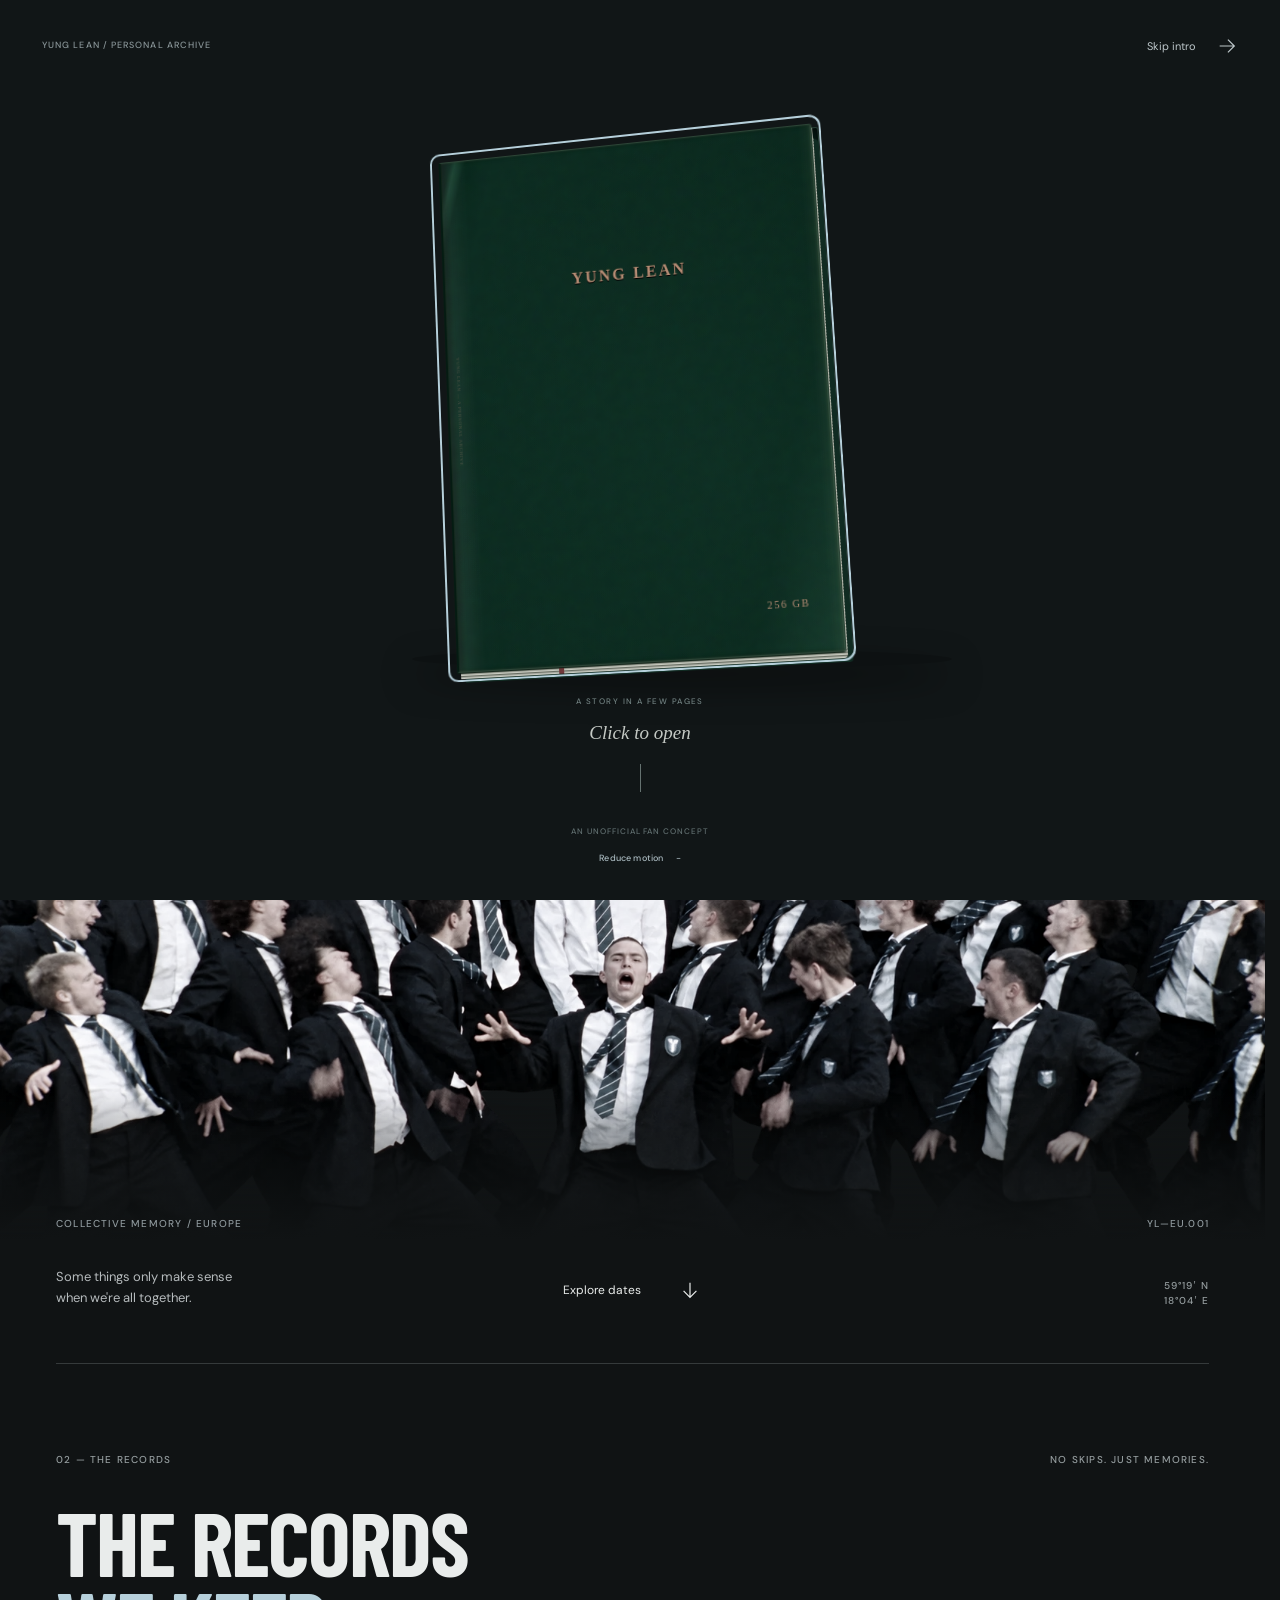
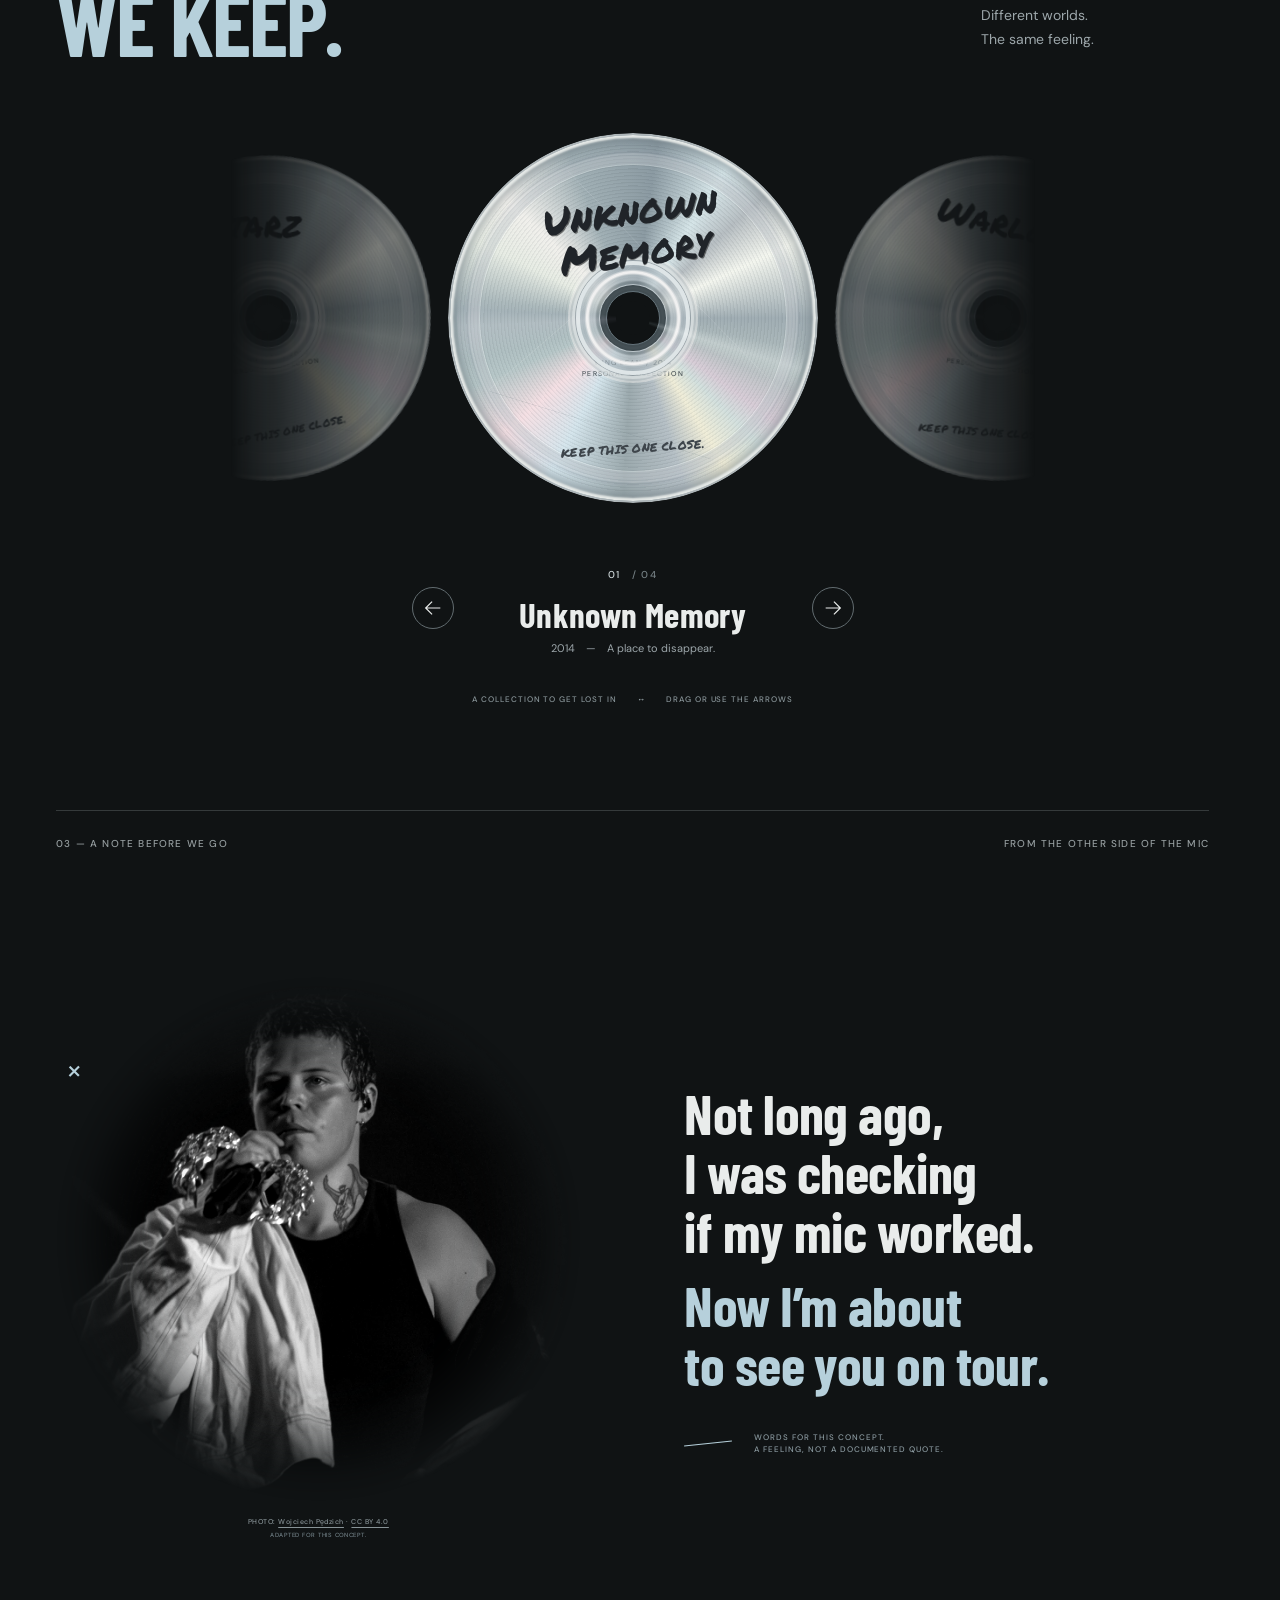
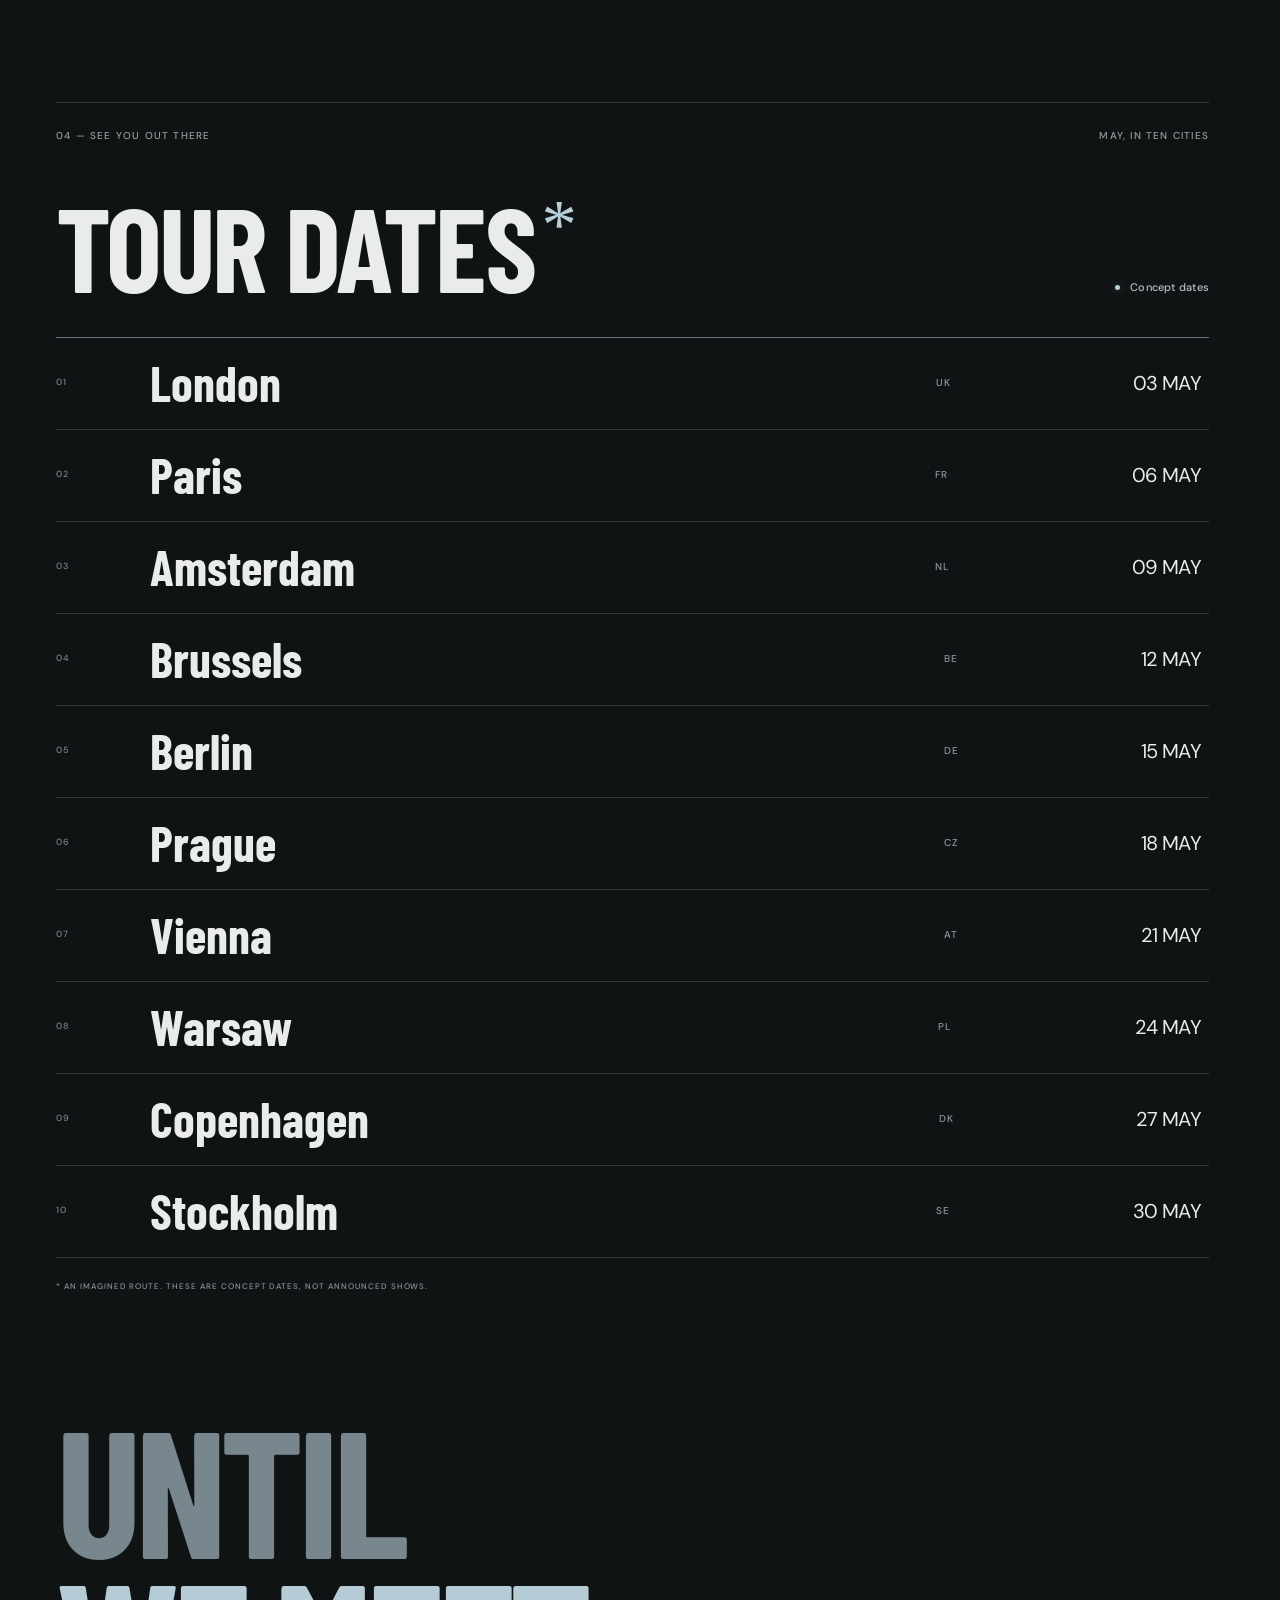
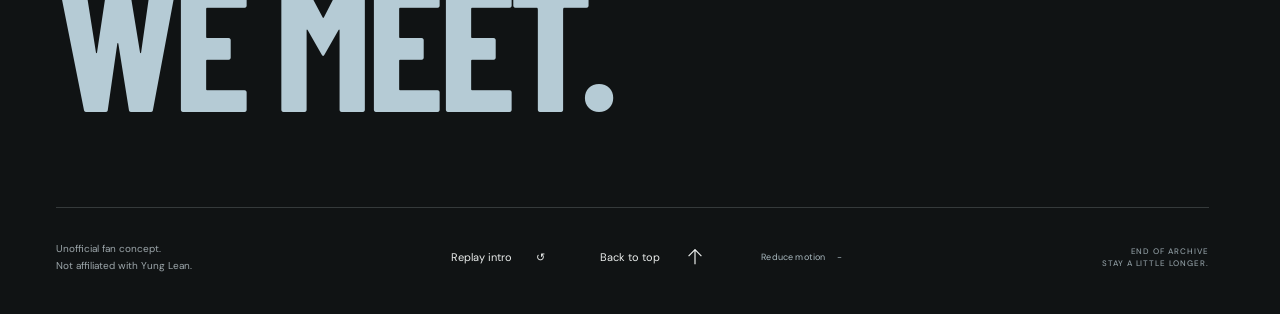
==== commit 1578066a: "Publish the refined Yung Lean book opening" ====
--- a/projects/yung-lean/index.html
+++ b/projects/yung-lean/index.html
@@ -9,8 +9,8 @@
     <link rel="icon" href="./favicon.svg" type="image/svg+xml" />
     <link rel="preload" href="./assets/logo.webp" as="image" />
     <link rel="preload" href="./assets/group-cutout-wide.webp" as="image" />
-    <script type="module" crossorigin src="./assets/index-GpbHpXXN.js"></script>
-    <link rel="stylesheet" crossorigin href="./assets/index-D8_uktsS.css">
+    <script type="module" crossorigin src="./assets/index-DfZh2P_-.js"></script>
+    <link rel="stylesheet" crossorigin href="./assets/index-fNG0WSsX.css">
   </head>
   <body>
     <div id="root"></div>
--- a/projects/yung-lean/assets/index-fNG0WSsX.css
+++ b/projects/yung-lean/assets/index-fNG0WSsX.css
@@ -0,0 +1 @@
+@font-face{font-family:ArchiveDisplay;src:url(../assets/display.woff2) format("woff2");font-style:normal;font-weight:600 900;font-display:swap}@font-face{font-family:ArchiveSans;src:url(../assets/sans.woff2) format("woff2");font-style:normal;font-weight:400 700;font-display:swap}@font-face{font-family:Marker;src:url(../assets/marker.woff2) format("woff2");font-style:normal;font-weight:400;font-display:swap}:root{font-family:ArchiveSans,Arial,sans-serif;color:#e9eceb;background:#101314;font-synthesis:none;text-rendering:optimizeLegibility;-webkit-font-smoothing:antialiased;--bg:#101314;--ink:#e9eceb;--muted:#959d9f;--line:#353a3b;--ice:#b6d0db;--display:ArchiveDisplay,"Arial Narrow",Impact,sans-serif}*{box-sizing:border-box}html{scroll-behavior:smooth;scroll-padding-top:28px}body{margin:0;min-width:0}button,a{-webkit-tap-highlight-color:transparent}button{font:inherit;color:inherit;border:0;cursor:pointer;background:none}a{color:inherit;text-decoration:none}button:disabled{cursor:default}button,a{touch-action:manipulation}button:focus-visible,a:focus-visible,[tabindex]:focus-visible{outline:2px solid var(--ice);outline-offset:7px}::selection{background:#bed6dc;color:#111}img{display:block;max-width:100%}figure,p,h1,h2,h3{margin:0}h1,h2,h3{font-weight:700}.micro{font-family:ArchiveSans,Arial,sans-serif;font-size:10px;line-height:1.55;letter-spacing:.12em;font-weight:500}.site{overflow:clip;position:relative}.site:after,.intro:after{content:"";position:fixed;top:0;right:0;bottom:0;left:0;z-index:20;pointer-events:none;opacity:.045;background-image:url("data:image/svg+xml,%3Csvg viewBox='0 0 180 180' xmlns='http://www.w3.org/2000/svg'%3E%3Cfilter id='n'%3E%3CfeTurbulence type='fractalNoise' baseFrequency='.94' numOctaves='3' stitchTiles='stitch'/%3E%3C/filter%3E%3Crect width='100%25' height='100%25' opacity='.8' filter='url(%23n)'/%3E%3C/svg%3E")}.section-shell{margin-left:auto;margin-right:auto;width:calc(100% - 112px);max-width:1328px}.section-label{display:flex;justify-content:space-between;gap:20px;color:var(--muted);padding-top:25px;border-top:1px solid var(--line)}.arrow{flex-shrink:0;vertical-align:middle}.arrow--left{transform:rotate(180deg)}.arrow--down{transform:rotate(90deg)}.arrow--up{transform:rotate(-90deg)}.text-link{display:inline-flex;align-items:center;justify-content:space-between;gap:24px;font-size:12px;padding:8px 0;position:relative}.text-link:after{content:"";position:absolute;height:1px;bottom:0;left:0;right:0;background:currentColor;transform:scaleX(0);transform-origin:left;transition:transform .25s}.text-link:hover:after{transform:scaleX(1)}.skip-link{position:absolute;z-index:30;top:14px;left:20px;transform:translateY(-200%);background:var(--ice);padding:12px;color:#101314}.skip-link:focus{transform:translateY(0)}.site-header{height:98px;margin:0 56px;border-bottom:1px solid var(--line);display:flex;align-items:center;justify-content:space-between;position:relative;z-index:2}.wordmark{font-family:Georgia,serif;font-size:33px;font-weight:700;letter-spacing:-3px;line-height:1}.wordmark-dot{font-family:Arial,sans-serif;font-size:9px;letter-spacing:0;vertical-align:top;margin-left:4px}.header-note{color:var(--muted);margin-left:64px}.header-link{display:flex;gap:12px;align-items:center}.status-dot{display:inline-block;width:5px;height:5px;flex-shrink:0;border-radius:50%;background:var(--ice);box-shadow:0 0 10px #b6d0db50}.hero{position:relative;min-height:850px}.hero-heading{padding:31px 56px 0;position:relative;z-index:1}.hero-kicker{display:flex;justify-content:space-between;color:var(--muted);margin-bottom:8px}.hero h1{font-family:var(--display);font-size:clamp(56px,12.75vw,210px);line-height:.99;letter-spacing:-.025em;white-space:nowrap;font-stretch:condensed}.hero-art{position:relative;height:610px;margin-top:-22px;transform:translateY(var(--parallax,0));will-change:transform}.hero-halo{position:absolute;width:68%;height:70%;top:9%;left:16%;border-radius:50%;background:radial-gradient(ellipse,#a0b7be25,transparent 65%);filter:blur(35px)}.artist-logo{position:absolute;width:39%;height:265px;object-fit:contain;top:-8px;left:30.5%;mix-blend-mode:screen;z-index:1;filter:drop-shadow(0 0 35px #bacbd529)}.logo-fallback{position:absolute;z-index:0;top:85px;left:0;width:100%;text-align:center;font-family:var(--display);font-size:50px;letter-spacing:.16em;color:#536266;opacity:.25}.hero-group{position:absolute;bottom:0;left:4%;width:92%;height:505px;object-fit:contain;object-position:bottom;filter:saturate(.3) contrast(1.06);z-index:2}.hero-group--fallback{-webkit-mask-image:linear-gradient(transparent,#000 20%,#000 73%,transparent);mask-image:linear-gradient(transparent,#000 20%,#000 73%,transparent);object-fit:cover}.hero-art-shade{position:absolute;bottom:-1px;left:0;right:0;height:135px;background:linear-gradient(transparent,var(--bg) 97%);z-index:3;pointer-events:none}.frame-note,.frame-code{position:absolute;bottom:21px;z-index:4;color:#8e989c}.frame-note{left:56px}.frame-code{right:56px}.hero-bottom{position:relative;z-index:5;display:grid;grid-template-columns:1fr 1fr 1fr;align-items:end;margin:0 56px;padding:14px 0 54px;border-bottom:1px solid var(--line)}.hero-caption{font-size:13px;line-height:1.65;color:#b5babc}.hero-bottom .text-link{justify-self:center;gap:38px}.hero-coordinates{justify-self:end;color:var(--muted)}.records{padding-top:88px;padding-bottom:105px}.records .section-label{border-top:0;padding-top:0}.records-heading{display:flex;justify-content:space-between;align-items:end;margin:35px 0 6px}.records h2{font-family:var(--display);font-size:clamp(50px,7vw,106px);line-height:.89;letter-spacing:-.02em}.records h2 span{color:var(--ice)}.records-heading>p{font-size:14px;color:#9da7ab;line-height:1.7;margin:0 10% 10px 0}.carousel{margin-top:6px;outline-offset:10px}.disc-window{height:500px;margin:0 calc(-1*min(56px,4vw));overflow:hidden;position:relative;touch-action:pan-y;-webkit-mask-image:linear-gradient(90deg,transparent 1%,#000 19%,#000 81%,transparent 99%);mask-image:linear-gradient(90deg,transparent 1%,#000 19%,#000 81%,transparent 99%);cursor:grab;-webkit-user-select:none;user-select:none}.disc-window.is-dragging{cursor:grabbing}.discs{position:absolute;top:0;right:0;bottom:0;left:0}.disc-position{--disc-size:370px;position:absolute;left:50%;top:50%;width:var(--disc-size);height:var(--disc-size);padding:0;border-radius:50%;transform:translate(calc(-50% + var(--offset) * 365px),-50%) scale(calc(1 - var(--abs-offset) * .12)) rotate(calc(var(--offset) * 10deg));opacity:calc(1 - var(--abs-offset) * .25);transition:transform .8s cubic-bezier(.22,.75,.2,1),opacity .8s,filter .4s;filter:brightness(.77);background:none}.disc-position--active{filter:brightness(1);cursor:default}.disc-position:focus-visible{outline-offset:12px}.disc{position:absolute;top:0;right:0;bottom:0;left:0;display:block;border-radius:50%;overflow:hidden;-webkit-mask-image:radial-gradient(circle at center,transparent 0 6.3%,#000 6.6%);mask-image:radial-gradient(circle at center,transparent 0 6.3%,#000 6.6%);border:2px solid #adb5b8;background:conic-gradient(from 8deg,#8c9ba3,#d6e5e8 24deg,#b7bec2 39deg,#f4f6ef 57deg,#a1aeb4 82deg,#b3c0c0 101deg,#d8cdd7 118deg,#d3e0de 127deg,#f0edd8 140deg,#b6c0c6 155deg,#9caaae 175deg,#d5e5ec 200deg,#f5e0e4 220deg,#b7c7c8 239deg,#a1b0b5 265deg,#e7ece4 288deg,#f1f0ec 305deg,#a1b0b5 331deg,#8c9ba3 360deg);box-shadow:inset 0 0 2px 3px #e5e9e7,inset 0 0 8px 7px #525f6666,0 18px 45px #0008}.disc:before{content:"";position:absolute;top:8px;right:8px;bottom:8px;left:8px;border-radius:50%;background:repeating-radial-gradient(circle at center,transparent 0 1px,#e0e9e90b 1.3px 2px,#1c2b3010 2.5px 3.4px);mix-blend-mode:multiply}.disc:after{content:"";position:absolute;top:7px;right:7px;bottom:7px;left:7px;border-radius:50%;background:conic-gradient(from 80deg,transparent 0 20deg,#ffffff80 27deg,transparent 34deg 175deg,#ffebfb50 187deg,transparent 197deg 360deg);mix-blend-mode:soft-light;pointer-events:none}.disc-grooves{position:absolute;top:8%;right:8%;bottom:8%;left:8%;border-radius:50%;border:1px solid #f2f6f65e;box-shadow:0 0 0 8px #e7ece61a,0 0 0 9px #6b7b811b,0 0 0 11px #ffffff29,0 0 0 14px #87949b25}.disc-scratches{position:absolute;top:6%;right:6%;bottom:6%;left:6%;border-radius:50%;opacity:.35;background:linear-gradient(139deg,transparent 41%,#eaf0ed80 41.1%,transparent 41.3%),linear-gradient(46deg,transparent 62%,#dfe4e980 62.1%,transparent 62.3%),linear-gradient(17deg,transparent 22%,#697a7f80 22.1%,transparent 22.3%)}.disc-inscription{position:absolute;top:15%;left:11%;width:78%;font-family:Marker,Comic Sans MS,cursive;color:#202429;font-size:39px;line-height:1.04;transform:rotate(var(--disc-tilt));text-align:center;text-shadow:.4px .5px #1118;z-index:2}.disc-small-type{position:absolute;top:61%;left:0;width:100%;text-align:center;font-size:7px;color:#343f44;line-height:1.5;letter-spacing:.16em}.disc-ring{position:absolute;width:31%;height:31%;left:34.5%;top:34.5%;border:4px solid #dee5e7;border-radius:50%;background:radial-gradient(circle,transparent 25%,#485359b3 26% 32%,#adb8bd 33% 38%,#d9e2e6 39% 41%,#626e7480 43% 48%,#b9c2c799 51% 57%,#f0f0f0 60% 62%,#aeb9c0a3 65%);box-shadow:0 0 0 1px #707e8599,0 0 0 4px #e8eeee90,0 0 0 6px #73828d40,0 0 0 8px #f5f5f480}.disc-hole{position:absolute;width:15%;height:15%;left:42.5%;top:42.5%;border-radius:50%;border:1px solid #64737a;background:var(--bg);box-shadow:0 0 0 6px #152026bf,0 0 0 7px #d8e1e5b0}.disc-bottom-type{position:absolute;bottom:12%;left:0;width:100%;text-align:center;font-family:Marker,cursive;font-size:12px;letter-spacing:.02em;color:#3e454b;transform:rotate(-4deg)}.carousel-controls{display:flex;align-items:center;justify-content:center;gap:54px;margin-top:-6px}.round-button{border:1px solid #626c70;border-radius:50%;width:42px;height:42px;display:grid;place-items:center;transition:background .25s,color .25s,border-color .25s}.round-button:hover{background:var(--ice);color:#101314;border-color:var(--ice)}.album-info{text-align:center;min-width:250px}.album-count{color:#cbd4d6}.album-count>span{color:#747f83;margin-left:7px}.album-info h3{font-family:var(--display);font-size:35px;letter-spacing:.01em;margin-top:10px}.album-info p{font-size:11px;color:#9ca6aa;margin-top:6px}.album-info p>span{padding:0 8px}.carousel-hint{text-align:center;color:#899599;margin-top:38px;font-size:8px}.carousel-hint>span{margin:0 17px;color:#bdccd1}.memory{padding-bottom:100px}.memory-spread{display:grid;grid-template-columns:1fr 1fr;gap:9%;align-items:center;padding-top:65px;min-height:750px}.portrait{position:relative;aspect-ratio:.83;max-height:660px;margin-left:5%}.portrait img{width:100%;height:100%;object-fit:cover;object-position:center 25%;filter:grayscale(1) contrast(.87) brightness(.79);-webkit-mask-image:linear-gradient(90deg,transparent 0%,#000 12%,#000 85%,transparent 100%),linear-gradient(0deg,transparent 0%,#000 21%,#000 89%,transparent 100%);mask-image:linear-gradient(90deg,transparent 0%,#000 12%,#000 85%,transparent 100%),linear-gradient(0deg,transparent 0%,#000 21%,#000 89%,transparent 100%);-webkit-mask-composite:source-in;mask-composite:intersect}.portrait:after{content:"";position:absolute;top:0;right:0;bottom:0;left:0;background:linear-gradient(20deg,#bed2df14,transparent 55%);pointer-events:none}.portrait figcaption{position:absolute;bottom:8px;left:5%;color:#879296;font-size:8px}.portrait-mark{position:absolute;left:-8%;top:10%;font-size:30px;color:var(--ice);font-weight:200}.memory-copy{position:relative;padding-top:20px}.memory-asterisk{font-size:55px;color:var(--ice);display:block;margin-bottom:32px;line-height:1}.memory-copy>p{font-family:var(--display);font-size:clamp(38px,4.35vw,67px);font-weight:600;line-height:1.06;letter-spacing:-.01em}.memory-copy>p>span{color:var(--ice);display:inline-block;margin-top:15px}.memory-footnote{display:flex;align-items:center;gap:22px;margin-top:38px;color:#89989e}.memory-footnote .micro{font-size:8px}.drawn-line{width:48px;height:1px;background:var(--ice);transform:rotate(-6deg);flex-shrink:0}.tour{padding-bottom:85px;scroll-margin-top:30px}.tour-heading{display:flex;justify-content:space-between;align-items:end;margin:48px 0 34px}.tour h2{font-family:var(--display);font-size:clamp(65px,9.2vw,143px);letter-spacing:-.025em;line-height:.95}.title-star{font-family:Georgia,serif;color:var(--ice);font-weight:400;font-size:.6em;vertical-align:top;margin-left:8px}.concept-label{display:flex;gap:10px;align-items:center;margin-bottom:7px;color:#b4bec2;letter-spacing:.02em;font-size:11px}.tour-list{border-top:1px solid #657074}.tour-row{display:grid;grid-template-columns:7% 1fr 16% auto;align-items:center;gap:14px;border-bottom:1px solid var(--line);padding:20px 8px 22px 0;transition:background .25s,padding .25s}.tour-row:hover{background:#b6d0db0b;padding-left:14px}.tour-number{color:#75848a;font-size:9px}.tour-city{font-family:var(--display);font-size:49px;font-weight:600;line-height:1}.tour-country{color:#88979e;font-size:10px}.tour-date{font-size:20px;letter-spacing:-.035em;font-variant-numeric:tabular-nums}.dates-note{margin-top:22px;font-size:8px;color:#87949a}.closing{display:flex;align-items:center;justify-content:space-between;padding:35px 0 90px}.closing>span:first-child{font-family:var(--display);font-weight:600;font-size:clamp(85px,14vw,215px);letter-spacing:-.035em;line-height:.85;color:#78878d}.closing i{font-style:normal;color:#b5cbd5}.closing-star{font-size:clamp(100px,22vw,330px);line-height:1;color:#b5cbd5;margin-right:5%;font-family:Georgia,serif}.site-footer{padding:30px 0 38px;border-top:1px solid var(--line);display:flex;justify-content:space-between;align-items:center;gap:25px}.site-footer>p{font-size:10px;color:#9ca6aa;line-height:1.7}.footer-actions{display:flex;gap:55px}.footer-actions .text-link{font-size:11px;gap:24px}.footer-end{color:#8c999f;text-align:right;font-size:8px}.intro{position:fixed;z-index:100;top:0;right:0;bottom:0;left:0;isolation:isolate;overflow:hidden;background:radial-gradient(ellipse at 50% 43%,#252c2c 0,#171c1d 35%,#101314 72%);transition:opacity .28s ease;--book-width:min(760px,86vw);--book-height:min(510px,57.7vw,57vh)}.intro--fading{opacity:0;pointer-events:none}.intro-top{position:absolute;z-index:11;left:42px;right:42px;top:27px;display:flex;justify-content:space-between;align-items:center;color:#899598}.intro-top>.micro{font-size:9px}.intro-skip{font-size:11px;color:#bdc7ca;gap:20px}.book-camera{position:absolute;top:0;right:0;bottom:0;left:0;transform-origin:0 0;will-change:transform}.book-stage{position:absolute;width:var(--book-width);height:var(--book-height);top:46%;left:50%;transform:translate(-50%,-50%);perspective:1900px}.book{position:relative;width:100%;height:100%;transform-style:preserve-3d;transform:translate(-25%) rotateX(calc(8deg + var(--tilt-x,0deg))) rotateY(calc(-11deg + var(--tilt-y,0deg))) rotate(-3deg);transition:transform .8s cubic-bezier(.25,.65,.2,1);filter:drop-shadow(10px 35px 26px #0009)}.book-back{position:absolute;top:-3px;right:-4px;bottom:-5px;left:-4px;background:#08231c;border-radius:2px;transform:translateZ(-12px);box-shadow:0 0 0 1px #284237,inset 0 0 15px #000}.book-pages-edge{position:absolute;left:50%;right:0;top:6px;bottom:-8px;background:repeating-linear-gradient(#a6aaa0 0,#a6aaa0 1px,#c9cbc1 1px,#c9cbc1 2px,#696e63 2px,#696e63 3px);transform:translateZ(-5px);border-radius:0 5px 4px 0;box-shadow:5px 4px #102b22}.left-page,.right-page{position:absolute;top:0;width:50%;height:100%;overflow:hidden;backface-visibility:hidden}.left-page{left:0;background:linear-gradient(90deg,#d8d9ce,#e4e3d9 87%,#b5b4aa 99%);color:#2c3531;padding:9% 5% 4%;box-shadow:inset -9px 0 18px #0002;opacity:0;transition:opacity .6s}.right-page{left:50%;background:var(--bg);box-shadow:inset 10px 0 24px #0004}.page-website{position:absolute;left:0;top:0;transform-origin:top left;pointer-events:none}.page-website .hero-art{transform:none}.mini-next{padding:70px 56px;font-family:var(--display);font-size:70px}.archive-top{font-size:7px;color:#5b685e;letter-spacing:.15em;margin-bottom:13%}.left-page>img{width:100%;aspect-ratio:1.35;object-fit:cover;filter:grayscale(1) contrast(1.1);transform:rotate(-3deg);box-shadow:0 4px 8px #0002}.archive-caption{display:flex;justify-content:space-between;gap:5px;align-items:center;font-family:var(--display);font-size:13px;margin-top:8%;font-weight:600}.archive-caption .micro{font-size:5px}.left-page>p{font-family:Georgia,serif;font-size:clamp(7px,1.1vw,12px);line-height:1.6;margin-top:7%}.archive-stamp{font-family:Marker,cursive;font-size:clamp(12px,2vw,25px);line-height:1;transform:rotate(-8deg);color:#647674;margin-top:8%;margin-left:47%;white-space:nowrap}.page-number{position:absolute;bottom:4%;left:50%;font-family:Georgia,serif;font-size:7px}.book-cover{position:absolute;left:50%;top:-2px;width:50%;height:calc(100% + 4px);background:radial-gradient(ellipse at 70% 65%,#143b2e50,transparent 72%),linear-gradient(105deg,#041b14 0,#09261b 2%,#153c2c 3%,#08261b 5%,#0c2b20 11%,#0a271c 83%,#173a2c);border:1px solid #2c4436;border-left:2px solid #051b12;border-radius:1px 3px 3px 1px;transform-origin:left center;transform:translateZ(3px);transform-style:preserve-3d;backface-visibility:visible;box-shadow:inset 5px 0 4px #0005,inset -2px 0 3px #334c3560,0 1px 1px #0a1e13;overflow:hidden;color:#b58c74;transition:box-shadow .4s}.book-cover:before{content:"";position:absolute;top:0;right:0;bottom:0;left:0;opacity:.18;background-image:url("data:image/svg+xml,%3Csvg xmlns='http://www.w3.org/2000/svg' viewBox='0 0 200 200'%3E%3Cfilter id='t'%3E%3CfeTurbulence type='fractalNoise' baseFrequency='.15' numOctaves='5' stitchTiles='stitch'/%3E%3C/filter%3E%3Crect width='100%25' height='100%25' filter='url(%23t)'/%3E%3C/svg%3E");mix-blend-mode:soft-light}.book-cover:after{content:"";position:absolute;top:0;right:0;bottom:0;left:0;pointer-events:none;background:linear-gradient(90deg,#ffffff12,transparent 7% 97%,#c9c49b0b);border:1px solid #91a27a0b}.cover-title{position:absolute;top:24%;left:0;width:100%;text-align:center;font-family:Georgia,serif;font-size:clamp(10px,1.35vw,16px);font-variant:small-caps;letter-spacing:.14em;font-weight:700;text-shadow:0 1px #000,0 -1px #d89c6b24}.cover-bottom{position:absolute;right:8%;bottom:8%;font-family:Georgia,serif;font-size:10px;letter-spacing:.16em}.cover-spine{position:absolute;left:2%;top:0;height:100%;writing-mode:vertical-rl;font-family:Georgia,serif;font-size:5px;letter-spacing:.13em;display:flex;align-items:center;justify-content:center;opacity:.35}.book-ribbon{position:absolute;top:98%;left:61%;width:11px;height:65px;background:linear-gradient(90deg,#431d20,#873b3c 50%,#4d1f23);transform:translateZ(-11px) rotate(-12deg);clip-path:polygon(0 0,100% 0,100% 100%,0 94%)}.turning-page{position:absolute;left:50%;top:1px;width:50%;height:calc(100% - 2px);background:linear-gradient(90deg,#b3b3a8,#e4e2d7 10%,#e4e2d7 85%,#d4d2c7);transform-origin:left center;transform:translateZ(2px);backface-visibility:visible;visibility:hidden;border-radius:0 2px 2px 0;overflow:hidden}.page-print{position:absolute;top:15%;right:17%;bottom:15%;left:17%;font-family:Georgia,serif;color:#333;font-size:8px;display:flex;flex-direction:column;gap:20px;align-items:center;backface-visibility:hidden}.page-print img{margin-top:15%;width:100%;height:60%;object-fit:cover;filter:grayscale(.75)}.intro-invitation{position:absolute;z-index:10;bottom:12%;left:0;width:100%;text-align:center;transition:opacity .4s;pointer-events:none}.intro-invitation>.micro{font-size:8px;color:#718080;letter-spacing:.18em}.intro-invitation>p{margin-top:13px;font-family:Georgia,serif;font-size:19px;font-style:italic;color:#c4c9c4}.invitation-line{display:block;height:28px;width:1px;background:#657270;margin:20px auto 0}.intro-bottom{position:absolute;bottom:27px;left:0;width:100%;text-align:center;font-size:8px;color:#616f70}.intro--opening .book{transform:translate(0) rotateX(0) rotateY(0) rotate(0);filter:drop-shadow(0 25px 25px #0008)}.intro--opening .book-cover{animation:open-cover 1.05s cubic-bezier(.3,.4,.2,1) both}.intro--opening .left-page{opacity:1}.intro--opening .turning-page{animation:turn-page .9s cubic-bezier(.35,.05,.25,1) both;animation-delay:calc(.55s + var(--page-index) * .16s)}.intro--opening .intro-invitation{opacity:0}.intro--zooming .intro-top,.intro--zooming .intro-bottom{opacity:0;transition:opacity .2s}.intro--zooming .book{filter:none}.intro--zooming .right-page{box-shadow:none}.intro--opening .cover-title,.intro--opening .cover-bottom{backface-visibility:hidden}@keyframes open-cover{0%{transform:translateZ(3px) rotateY(0)}to{transform:translateZ(3px) rotateY(-179.6deg)}}@keyframes turn-page{0%{visibility:visible;transform:translateZ(2px) rotateY(0);box-shadow:-8px 2px 20px #0003}50%{box-shadow:18px 5px 40px #0005}to{visibility:hidden;transform:translateZ(2px) rotateY(-179deg)}}.reveal-ready [data-reveal]{opacity:0;transform:translateY(24px);transition:opacity 1.1s ease,transform 1.1s cubic-bezier(.22,.7,.2,1)}.reveal-ready [data-reveal].is-visible{opacity:1;transform:translateY(0)}@media(min-width:1600px){.hero-art{height:690px}.hero-group{height:585px}.artist-logo{height:320px}.disc-position{--disc-size:420px;transform:translate(calc(-50% + var(--offset) * 410px),-50%) scale(calc(1 - var(--abs-offset) * .12)) rotate(calc(var(--offset) * 10deg))}.disc-window{height:550px}}@media(max-width:1000px){.section-shell{width:calc(100% - 64px)}.site-header{margin:0 32px;height:82px}.hero-heading{padding:28px 32px 0}.hero-art{height:510px;margin-top:-12px}.hero-group{height:440px;width:108%;left:-4%}.artist-logo{height:235px;width:44%;left:28%;top:0}.hero{min-height:740px}.hero-bottom{margin:0 32px;padding-bottom:40px}.frame-note{left:32px}.frame-code{right:32px}.records{padding-top:60px;padding-bottom:80px}.disc-window{height:435px}.disc-position{--disc-size:335px;transform:translate(calc(-50% + var(--offset) * 300px),-50%) scale(calc(1 - var(--abs-offset) * .13)) rotate(calc(var(--offset) * 10deg))}.disc-inscription{font-size:35px}.memory-spread{gap:6%;padding-top:45px;min-height:570px}.portrait{margin-left:0}.memory-copy>p{font-size:43px}.memory{padding-bottom:80px}.memory-asterisk{font-size:45px;margin-bottom:23px}.memory-footnote{gap:15px;margin-top:25px}.drawn-line{width:28px}.tour-row{padding:19px 5px 21px 0}.tour-city{font-size:43px}.closing{padding-bottom:65px}.footer-actions{gap:28px}.footer-end{display:none}}@media(max-width:600px){.section-shell{width:calc(100% - 40px)}.micro{font-size:8px}.site-header{height:75px;margin:0 20px}.wordmark{font-size:29px}.header-note{display:none}.header-link{font-size:8px}.hero-heading{padding:25px 20px 0}.hero-kicker{font-size:6px;letter-spacing:.08em;gap:10px;margin-bottom:13px}.hero h1{font-size:12.2vw;letter-spacing:-.02em}.hero{min-height:680px}.hero-art{height:422px;margin-top:8px}.artist-logo{width:68%;height:195px;left:16%;top:-4px}.logo-fallback{font-size:30px;top:65px}.hero-group{left:-38%;width:176%;max-width:none;height:330px;object-fit:contain;bottom:4px}.hero-art-shade{height:100px}.hero-halo{width:100%;left:0;top:10%;height:85%}.frame-note{left:20px;bottom:9px;font-size:6px}.frame-code{right:20px;bottom:9px;font-size:6px}.hero-bottom{margin:0 20px;padding:22px 0 32px;grid-template-columns:1fr auto;gap:18px;align-items:end}.hero-caption{font-size:10px;line-height:1.6}.hero-bottom .text-link{font-size:10px;gap:12px;justify-self:end}.hero-bottom .arrow{width:18px}.hero-coordinates{display:none}.section-label{font-size:7px;gap:20px;letter-spacing:.075em;padding-top:20px}.section-label>span:last-child{text-align:right}.records{padding-top:45px;padding-bottom:62px}.records-heading{margin-top:30px;gap:15px}.records h2{font-size:54px}.records-heading>p{font-size:10px;margin:0 0 4px;line-height:1.7}.carousel{margin-top:10px}.disc-window{height:332px;margin:0 -20px;-webkit-mask-image:linear-gradient(90deg,transparent,#000 12%,#000 88%,transparent);mask-image:linear-gradient(90deg,transparent,#000 12%,#000 88%,transparent)}.disc-position{--disc-size:244px;transform:translate(calc(-50% + var(--offset) * 221px),-50%) scale(calc(1 - var(--abs-offset) * .1)) rotate(calc(var(--offset) * 10deg))}.disc-inscription{font-size:26px;top:16%}.disc-small-type{font-size:5px}.disc-bottom-type{font-size:8px}.disc-ring{border-width:2px;box-shadow:0 0 0 1px #707e8599,0 0 0 3px #e8eeee90,0 0 0 4px #73828d40,0 0 0 5px #f5f5f480}.disc-hole{box-shadow:0 0 0 4px #152026bf,0 0 0 5px #d8e1e5b0}.carousel-controls{gap:14px;margin-top:-7px}.round-button{height:35px;width:35px}.round-button .arrow{width:18px}.album-info{min-width:210px}.album-info h3{font-size:30px;margin-top:8px}.album-info p,.album-count{font-size:8px}.carousel-hint{font-size:6px;letter-spacing:.06em;margin-top:28px}.carousel-hint>span{margin:0 10px}.memory{padding-bottom:65px}.memory-spread{grid-template-columns:1fr;gap:0;padding-top:20px;min-height:0}.portrait{width:92%;aspect-ratio:.95;margin:0 auto}.portrait img{object-position:center 26%}.portrait-mark{left:-3%;top:16%;font-size:24px}.portrait figcaption{font-size:6px;bottom:13px}.memory-copy{padding-top:20px;padding-left:13%}.memory-asterisk{font-size:34px;position:absolute;left:0;top:28px;margin:0}.memory-copy>p{font-size:39px;line-height:1.07}.memory-copy>p>span{margin-top:13px}.memory-footnote{margin-top:24px;gap:14px}.memory-footnote .micro{font-size:6px}.drawn-line{width:26px}.tour{padding-bottom:50px}.tour-heading{margin:33px 0 27px;gap:10px;align-items:end}.tour h2{font-size:56px;white-space:nowrap}.title-star{margin-left:3px}.concept-label{font-size:8px;gap:7px;margin-bottom:4px;white-space:nowrap}.concept-label .status-dot{width:4px;height:4px}.tour-row{grid-template-columns:7% 1fr 9% auto;gap:10px;padding:18px 0 20px}.tour-number{font-size:7px}.tour-city{font-size:31px}.tour-country{font-size:7px}.tour-date{font-size:14px;letter-spacing:-.025em}.tour-row:hover{padding-left:7px}.dates-note{font-size:6px;letter-spacing:.05em;line-height:1.7;margin-top:18px}.closing{padding:25px 0 50px;gap:15px}.closing>span:first-child{font-size:76px}.closing-star{font-size:96px;margin-right:0}.site-footer{padding:24px 0 30px;align-items:start;flex-wrap:wrap;gap:20px}.site-footer>p{font-size:8px;line-height:1.8}.footer-actions{gap:22px;flex-wrap:wrap}.footer-actions .text-link{font-size:9px;gap:12px;padding-top:0}.footer-actions .arrow{width:16px;height:16px}.intro{--book-width:90vw;--book-height:64vw}.intro-top{left:20px;right:20px;top:22px;gap:20px}.intro-top>.micro{font-size:6px;max-width:130px}.intro-skip{font-size:10px;gap:12px}.book-stage{top:45%}.book{transform:translate(-25%) rotateX(calc(7deg + var(--tilt-x,0deg))) rotateY(calc(-9deg + var(--tilt-y,0deg))) rotate(-3deg) scale(1.24)}.intro--opening .book{transform:translate(0) rotateX(0) rotateY(0) rotate(0) scale(1)}.cover-title{font-size:9px}.cover-bottom{font-size:6px}.book-ribbon{width:7px;height:40px}.intro-invitation{bottom:20%}.intro-invitation>.micro{font-size:7px}.intro-invitation>p{font-size:18px}.intro-bottom{bottom:24px;font-size:6px}.archive-top{font-size:4px}.archive-caption{font-size:8px}.archive-caption .micro{font-size:3px}.page-number{font-size:4px}.cover-spine{font-size:3px}}@media(max-width:370px){.tour h2{font-size:50px}.tour-city{font-size:28px}.tour-date{font-size:12px}.album-info{min-width:185px}.memory-copy>p{font-size:35px}.closing>span:first-child{font-size:68px}.closing-star{font-size:82px}}@media(prefers-reduced-motion:reduce){html:not([data-motion=full]){scroll-behavior:auto}html:not([data-motion=full]) *,html:not([data-motion=full]) *:before,html:not([data-motion=full]) *:after{animation-duration:.01ms!important;animation-delay:0ms!important;transition-duration:.01ms!important}html:not([data-motion=full]) .hero-art{transform:none!important;will-change:auto}html:not([data-motion=full]) .reveal-ready [data-reveal]{opacity:1;transform:none}html:not([data-motion=full]) .book{transform:translate(-25%)!important}html:not([data-motion=full]) .intro--opening{opacity:0}}html{scrollbar-gutter:stable}.book-back{left:50%;transition:left .8s cubic-bezier(.25,.65,.2,1)}.intro--opening .book-back{left:-4px}.book-cover{backface-visibility:hidden}.logo-fallback{opacity:1;color:#e9eceb}.hero h1{font-size:clamp(56px,16vw,260px)}.disc-window{width:100%;max-width:820px;margin-left:auto;margin-right:auto}@media(max-width:600px){.hero h1{font-size:15.8vw}.disc-window{width:calc(100% + 40px);max-width:none;margin-left:-20px;margin-right:-20px}}.disc-window{overflow:clip}@media(max-width:600px){.records h2{font-size:50px}.records-heading>p{flex-shrink:0}}.left-page{padding-top:6%}.archive-top{margin-bottom:9%}.archive-stamp{position:absolute;bottom:8%;right:8%;margin:0;font-size:clamp(10px,1.7vw,22px)}.left-page>p{margin-top:5%}.hero{min-height:0}.hero-art{height:auto;margin-top:20px;padding-top:0;display:flex;flex-direction:column;align-items:center}.artist-logo{position:relative;inset:auto;width:min(420px,42vw);height:180px;margin:0 auto 32px;object-fit:contain;z-index:2;flex:none}.logo-fallback{position:relative;inset:auto;margin:30px 0 50px}.hero-group{position:relative;inset:auto;width:100%;max-width:none;height:auto;object-fit:contain;flex:none;z-index:2}.hero-group--fallback{aspect-ratio:1.85;object-fit:cover}.hero-halo{top:20%;left:5%;width:90%;height:65%}.hero-art-shade{height:clamp(70px,12vw,180px)}.frame-note,.frame-code{bottom:12px}.hero-bottom{padding-top:22px}.disc-position{transition:none!important;opacity:max(0,calc(1 - var(--abs-offset) * .38));will-change:transform,opacity}.disc-position--active{opacity:1}.portrait{width:100%;aspect-ratio:auto;max-height:none;margin:0}.portrait:after{content:none}.portrait-orb{width:100%;aspect-ratio:1;position:relative}.portrait-orb img{width:100%;height:100%;object-fit:cover;object-position:50% 33%;filter:grayscale(1) contrast(1.04) brightness(1.15);border-radius:50%;-webkit-mask-image:radial-gradient(circle closest-side at 50% 50%,#000 0 49%,#000e 63%,#0008 78%,#0002 91%,transparent 100%);mask-image:radial-gradient(circle closest-side at 50% 50%,#000 0 49%,#000e 63%,#0008 78%,#0002 91%,transparent 100%);-webkit-mask-composite:source-over;mask-composite:add}.portrait figcaption{position:relative;inset:auto;text-align:center;font-size:7px;line-height:1.8;letter-spacing:.07em;margin-top:15px}.portrait figcaption a{text-decoration:underline;text-underline-offset:3px}.portrait figcaption span{font-size:6px;color:#718087}.portrait-mark{left:2%;top:13%}.intro{background:#111617;transition:opacity var(--exit-duration, .48s) ease}.intro:after{display:none}.book-camera{transform-origin:50% 46%;will-change:auto;transition:transform var(--exit-duration, .48s) ease}.intro--fading .book-camera{transform:scale(1.035)}.book{filter:none;transition:transform var(--cover-duration, .72s) cubic-bezier(.25,.65,.2,1);-webkit-user-select:none;user-select:none}.book-stage:before{content:"";position:absolute;left:20%;right:9%;top:96%;height:4%;border-radius:50%;background:#0003;box-shadow:0 15px 34px #0008;filter:none;pointer-events:none}.left-page{padding:0;background:#e8e7df}.right-page{background:#111617}.book-pages-edge{overflow:hidden}.book-pages-edge .book-ribbon{top:0;left:26%;width:5px;height:100%;transform:none;clip-path:none;background:#71383a}.book-endpaper{height:100%;display:flex;flex-direction:column;justify-content:center;padding:15%;color:#59685d;background:#e8e7df}.book-endpaper .micro{font-size:clamp(5px,.65vw,9px);letter-spacing:.12em}.book-endpaper p{font:italic clamp(11px,1.8vw,22px)/1.5 Georgia,serif;margin-top:20%}.archive-photo-page{position:absolute;top:0;right:0;bottom:0;left:0;overflow:hidden;color:#48544b;background:linear-gradient(90deg,#d5d7cd 0,#ecebe3 8%,#e8e7df 94%,#d5d6cb)}.archive-photo-page:after{display:none}.archive-photo-page figure,.archive-photo-page--captioned figure{position:absolute;top:13%;left:13%;width:74%;height:72%;margin:0}.archive-photo-page figure img{width:100%;height:100%;object-fit:contain;filter:none}.archive-photo-eyebrow{position:absolute;left:13%;top:6%;font:6px ArchiveSans,Arial,sans-serif;letter-spacing:.14em;color:#657363}.archive-photo-note{position:absolute;top:87%;left:13%;font:italic 8px/1.5 Georgia,serif;color:#657363}.archive-page-number{position:absolute;bottom:5%;left:0;width:100%;text-align:center;font:8px Georgia,serif;color:#667064}.intro .turning-page{position:absolute;left:50%;top:1px;width:50%;height:calc(100% - 2px);transform-origin:left center;transform-style:preserve-3d;overflow:visible;background:none;border-radius:0;backface-visibility:visible;visibility:visible;transform:translateZ(3px);animation:none;pointer-events:none}.paper-face{position:absolute;top:0;right:0;bottom:0;left:0;overflow:hidden;backface-visibility:hidden;-webkit-backface-visibility:hidden;border-radius:0 2px 2px 0;background:#e8e7df;transform:translateZ(.15px);box-shadow:inset 5px 0 10px #0001}.paper-face--back{transform:rotateY(180deg) translateZ(.15px);border-radius:2px 0 0 2px;box-shadow:inset -5px 0 10px #0001}.paper-face:after{content:"";position:absolute;top:0;right:0;bottom:0;left:0;background:#17251d;opacity:0;pointer-events:none}.book-cover{transform:translateZ(8px)}.book-cover:before{opacity:.1}.intro--opening .book{filter:none}.intro--opening .book-cover{animation:archive-cover-open var(--cover-duration) cubic-bezier(.3,.25,.2,1) both}.intro[data-phase=turn] .turning-page{animation:archive-leaf-turn var(--turn-duration) cubic-bezier(.32,.12,.22,1) both;will-change:transform}.intro[data-phase=turn] .paper-face:after{animation:archive-paper-shade var(--turn-duration) ease both}@keyframes archive-cover-open{0%{transform:translateZ(8px) rotateY(0)}to{transform:translateZ(8px) rotateY(-179.8deg)}}@keyframes archive-leaf-turn{0%{transform:translateZ(3px) rotateY(0)}to{transform:translateZ(3px) rotateY(-180deg)}}@keyframes archive-paper-shade{0%,to{opacity:0}45%{opacity:.15}}@media(min-width:1600px){.hero-art,.hero-group{height:auto}.artist-logo{height:200px}}@media(max-width:1000px){.hero{min-height:0}.hero-art{height:auto;margin-top:24px}.artist-logo{position:relative;inset:auto;height:145px;width:43%;margin-bottom:28px}.hero-group{inset:auto;width:100%;height:auto}}@media(max-width:600px){.hero{min-height:0}.hero-art{height:auto;margin-top:27px}.artist-logo{width:59%;height:120px;margin-bottom:26px}.hero-group{width:100%;height:auto;inset:auto}.hero-art-shade{height:55px}.frame-note,.frame-code{bottom:3px;font-size:5px}.hero-bottom{padding-top:21px}.portrait{width:100%;aspect-ratio:auto;margin:0}.portrait-orb img{object-position:50% 33%}.portrait figcaption{font-size:6px;margin-top:6px}.portrait figcaption span{font-size:5px}.memory-copy{padding-top:33px}.archive-photo-eyebrow{font-size:4px}.archive-page-number{font-size:5px}.book-pages-edge .book-ribbon{width:4px;height:100%}}@media(prefers-reduced-motion:reduce){html:not([data-motion=full]) .disc-position{will-change:auto}}.motion-toggle{display:inline-flex;align-items:center;gap:12px;font-size:9px;color:#a9b9bf;letter-spacing:.02em;padding:7px 0;white-space:nowrap}.motion-toggle:hover{color:#e2edf1}.intro-bottom{display:flex;flex-direction:column;align-items:center;gap:8px}.intro-bottom .motion-toggle{font-size:9px;letter-spacing:.02em}.footer-actions .motion-toggle{align-self:center}html[data-motion=reduced]{scroll-behavior:auto}html[data-motion=reduced] *,html[data-motion=reduced] *:before,html[data-motion=reduced] *:after{animation-duration:.01ms!important;animation-delay:0ms!important;transition-duration:.01ms!important}html[data-motion=reduced] .hero-art{transform:none!important}html[data-motion=reduced] [data-reveal]{opacity:1;transform:none}html[data-motion=reduced] .intro--opening{opacity:0}.disc-window{--disc-size: 370px;--disc-step: 365px;--travel-tilt: 8deg}.disc-position{width:var(--disc-size);height:var(--disc-size);transform:translate3d(calc(-50% + var(--offset) * var(--disc-step)),-50%,0) scale(calc(1 - var(--abs-offset) * .12)) rotate(calc(var(--offset) * var(--travel-tilt)))}.carousel--calm,.carousel--calm .disc-window{--travel-tilt: 0deg}.discs{will-change:transform}@media(min-width:1600px){.disc-window{--disc-size:420px;--disc-step:410px}}@media(max-width:1000px){.disc-window{--disc-size:335px;--disc-step:300px}}@media(max-width:600px){.disc-window{--disc-size:244px;--disc-step:221px}.memory-copy{padding-left:0}}
